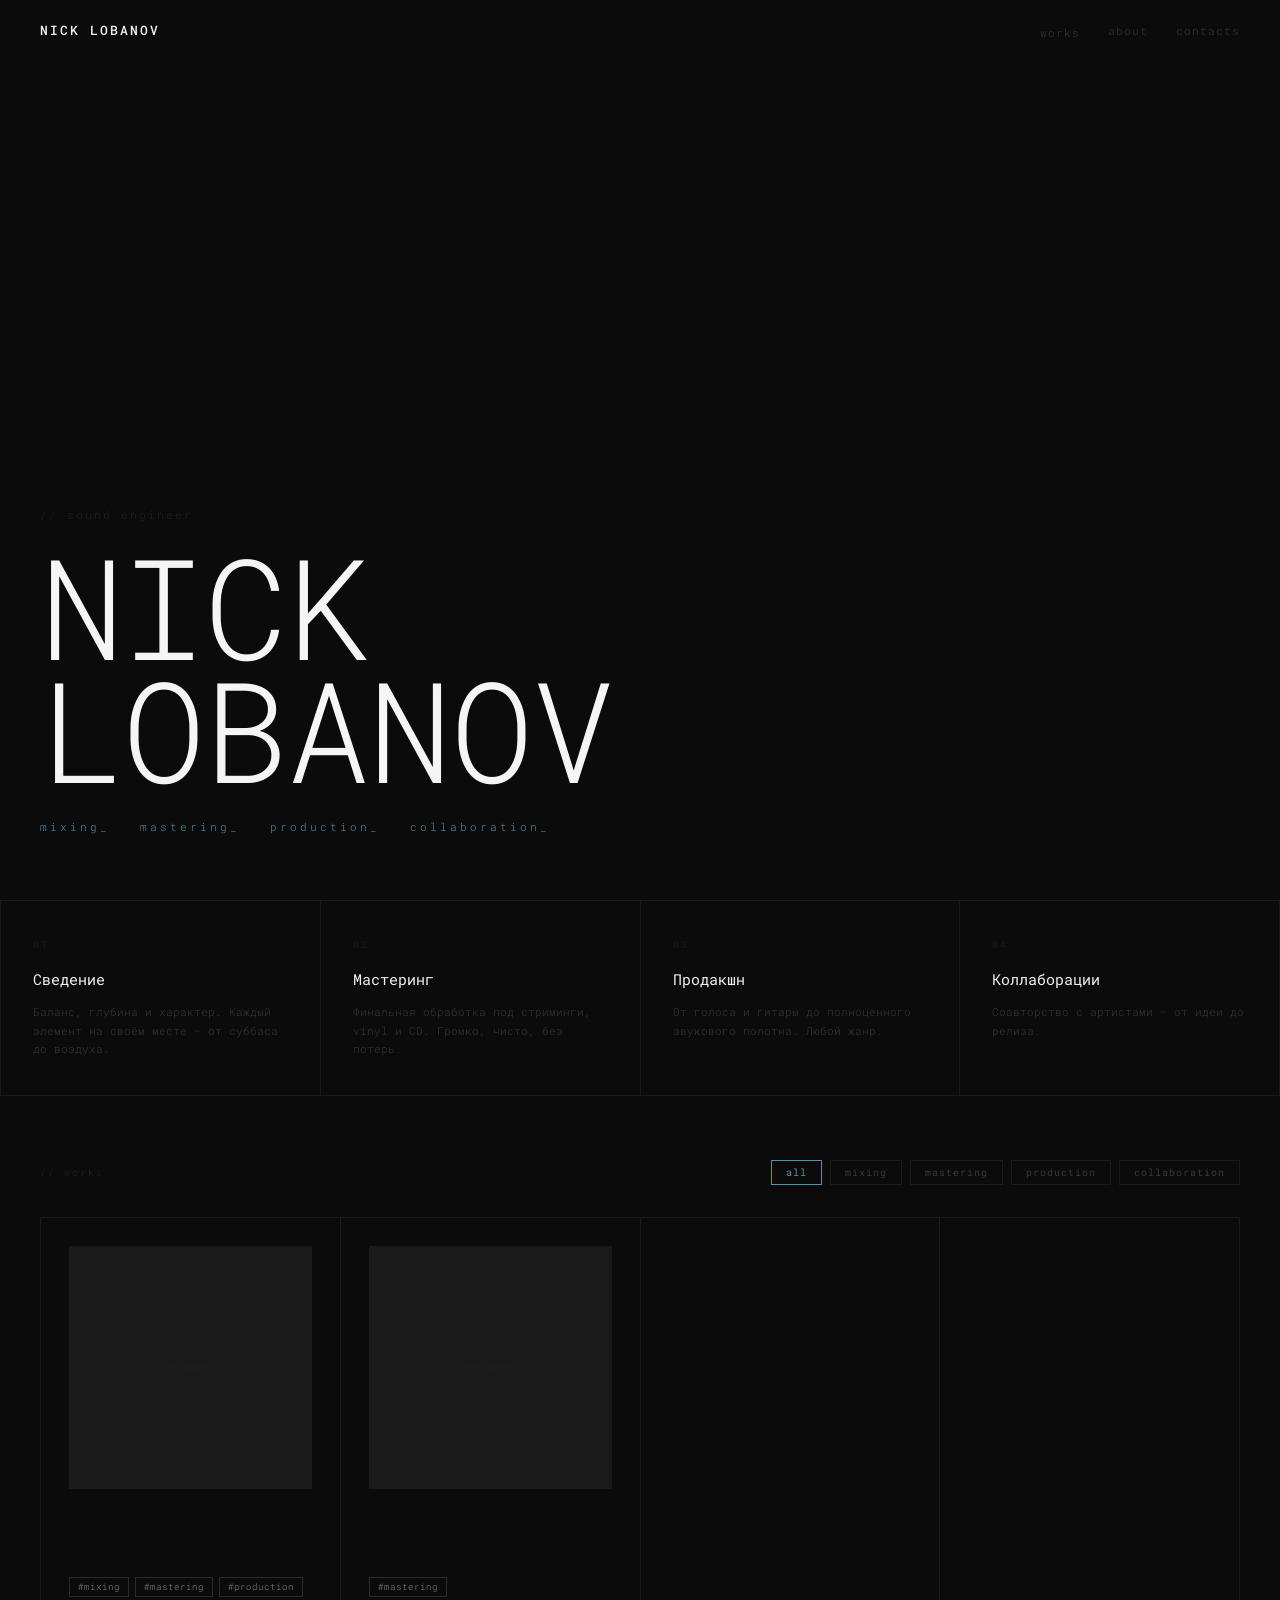
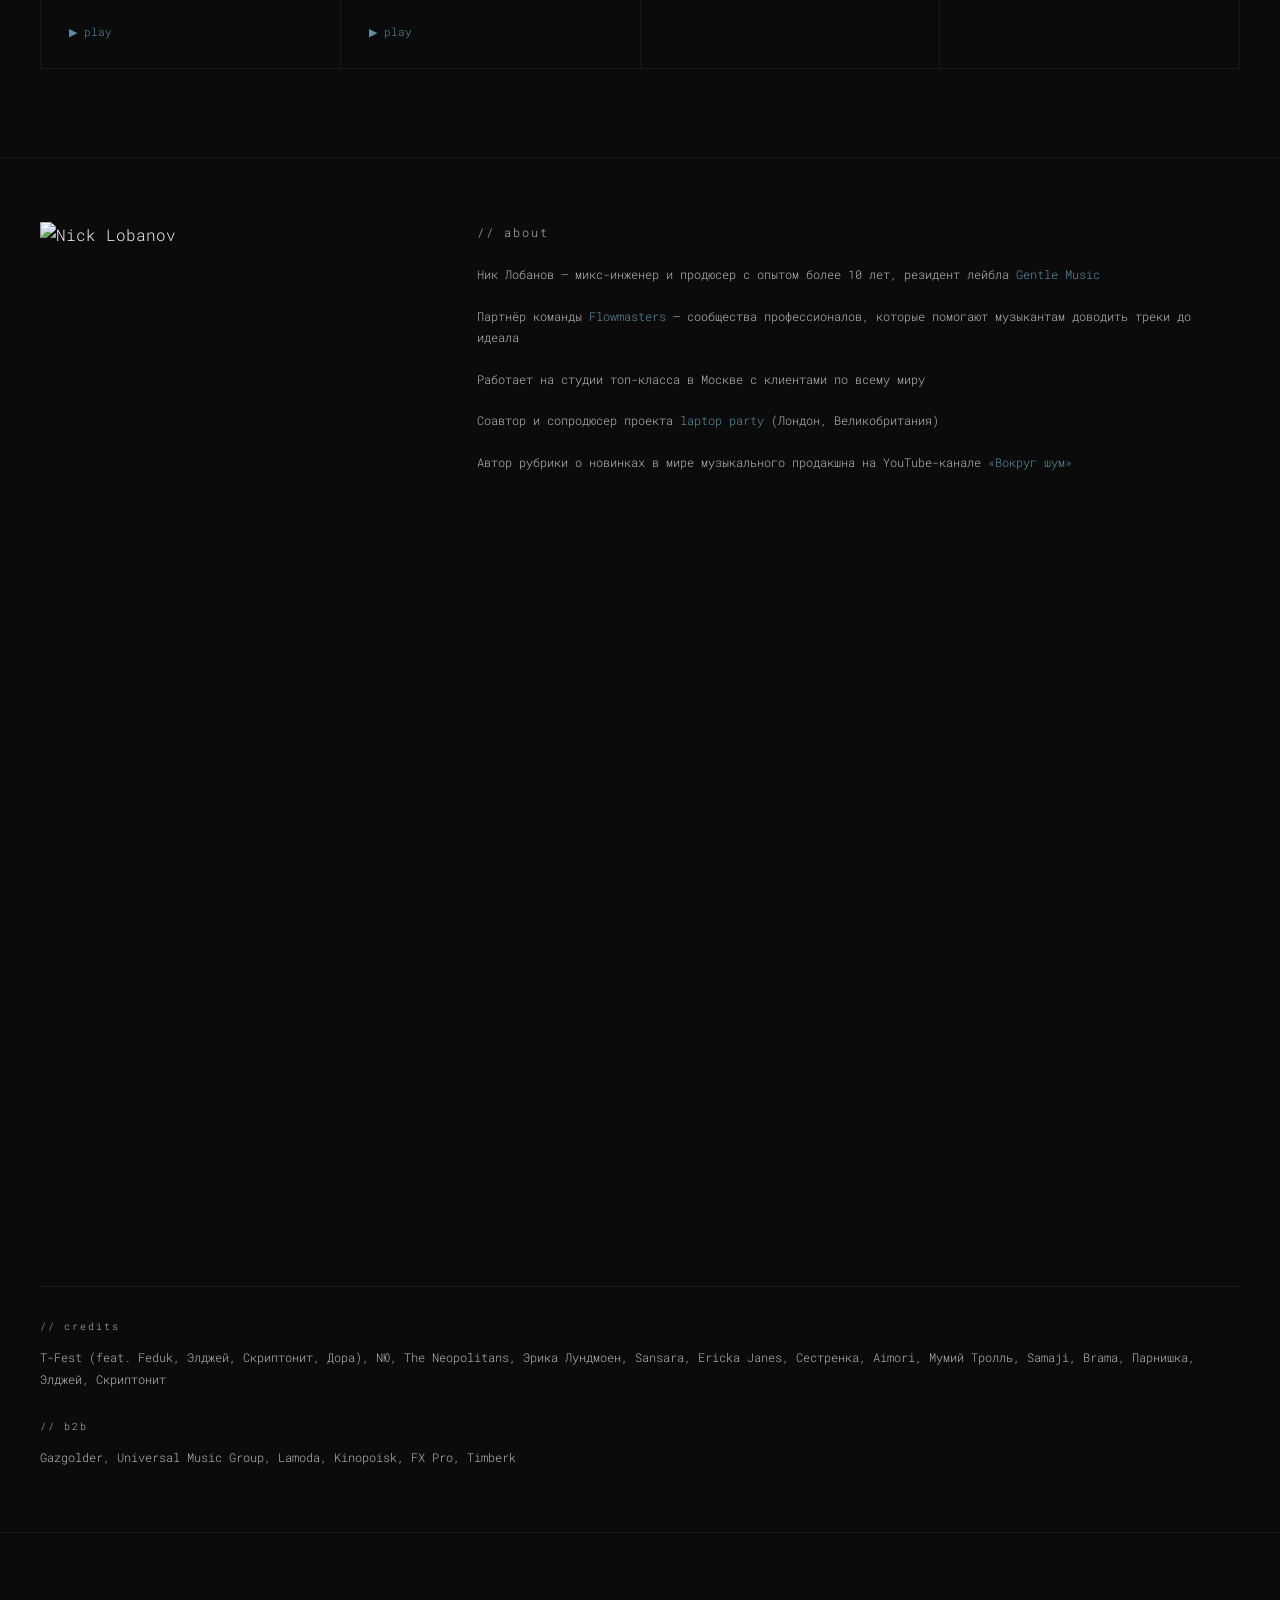
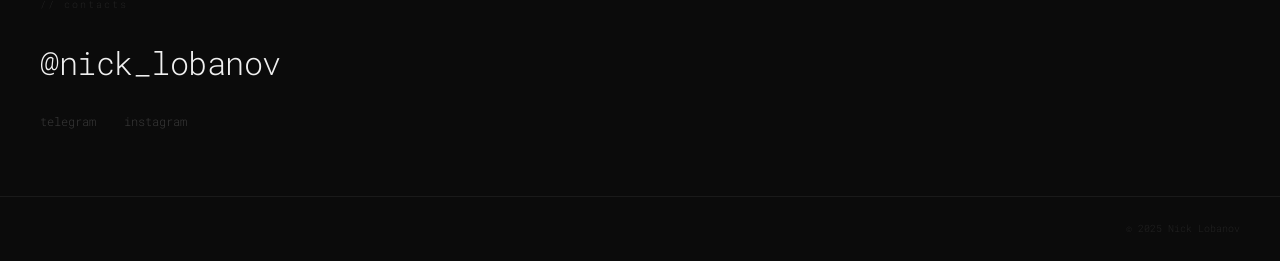
==== index.html @ 03248b63 "Update index.html" ====
<!DOCTYPE html>
<html lang="ru">
<head>
  <meta charset="UTF-8">
  <meta name="viewport" content="width=device-width, initial-scale=1.0">

  <!-- Primary Meta -->
  <title>Nick Lobanov — звукорежиссёр, сведение и мастеринг в Москве</title>
  <meta name="description" content="Nick Lobanov — микс-инженер и продюсер. Сведение, мастеринг, продакшн. Работаем со студии в Москве, клиенты по всему миру.">
  <meta name="keywords" content="Nick Lobanov, Ник Лобанов, Николай Лобанов, звукорежиссёр, микс-инженер, mixing engineer, mastering engineer, сведение, мастеринг, продюсирование, продакшн, музыкальный продюсер, сведение и мастеринг Москва, звукорежиссёр Москва, mixing mastering Moscow">
  <meta name="author" content="Nick Lobanov">
  <link rel="canonical" href="https://nicklobanov.pro/">

  <!-- Open Graph / Facebook / Telegram / VK -->
  <meta property="og:type" content="website">
  <meta property="og:url" content="https://nicklobanov.pro/">
  <meta property="og:title" content="Nick Lobanov — звукорежиссёр, сведение и мастеринг">
  <meta property="og:description" content="Nick Lobanov — микс-инженер и продюсер. Сведение, мастеринг, продакшн. Работаем со студии в Москве, клиенты по всему миру.">
  <meta property="og:image" content="https://nicklobanov.pro/og-image.jpg">
  <meta property="og:image:width" content="1200">
  <meta property="og:image:height" content="630">
  <meta property="og:locale" content="ru_RU">
  <meta property="og:locale:alternate" content="en_US">
  <meta property="og:site_name" content="Nick Lobanov">

  <!-- Twitter -->
  <meta name="twitter:card" content="summary_large_image">
  <meta name="twitter:title" content="Nick Lobanov — звукорежиссёр, сведение и мастеринг">
  <meta name="twitter:description" content="Микс-инженер и продюсер. Сведение, мастеринг, продакшн. Студия в Москве, клиенты по всему миру.">
  <meta name="twitter:image" content="https://nicklobanov.pro/og-image.jpg">

  <!-- Structured data: Person + Service -->
  <script type="application/ld+json">
  {
    "@context": "https://schema.org",
    "@type": "Person",
    "name": "Nick Lobanov",
    "alternateName": ["Ник Лобанов", "Николай Лобанов"],
    "jobTitle": "Микс-инженер и продюсер",
    "url": "https://nicklobanov.pro/",
    "image": "https://nicklobanov.pro/nick.jpg",
    "sameAs": [
      "https://t.me/nick_lobanov",
      "https://instagram.com/nick_lobanov"
    ],
    "knowsAbout": ["Сведение", "Мастеринг", "Музыкальное продюсирование", "Аранжировки", "Mixing", "Mastering", "Music Production"],
    "address": {
      "@type": "PostalAddress",
      "addressLocality": "Москва",
      "addressCountry": "RU"
    }
  }
  </script>

  <link rel="icon" type="image/svg+xml" href="favicon.svg">
  <link rel="icon" type="image/png" href="favicon.png">
  <link rel="shortcut icon" href="favicon.ico">

  <!-- Preconnect for critical resources -->
  <link rel="preconnect" href="https://fonts.googleapis.com">
  <link rel="preconnect" href="https://fonts.gstatic.com" crossorigin>
  <link rel="preconnect" href="https://avatars.yandex.net">
  <link rel="preconnect" href="https://i.scdn.co">
  <!-- DNS prefetch for non-critical -->
  <link rel="dns-prefetch" href="https://docs.google.com">
  <link rel="dns-prefetch" href="https://mc.yandex.ru">
  <link rel="dns-prefetch" href="https://www.googletagmanager.com">

  <link href="https://fonts.googleapis.com/css2?family=Roboto+Mono:wght@300;400;500&display=swap" rel="stylesheet">

  <link rel="stylesheet" href="style.css">
</head>
<body>

  <nav id="nav">
    <a href="#" class="nav-logo">NICK LOBANOV</a>
    <div class="nav-links">
      <div class="nav-dropdown">
        <a href="#works" class="nav-trigger">works</a>
        <div class="dropdown-menu">
          <a href="#works" data-filter="all">all</a>
          <a href="#works" data-filter="mixing">mixing</a>
          <a href="#works" data-filter="mastering">mastering</a>
          <a href="#works" data-filter="production">production</a>
          <a href="#works" data-filter="collaboration">collaboration</a>
        </div>
      </div>
      <a href="#about">about</a>
      <a href="#contacts">contacts</a>
    </div>
  </nav>

  <section class="hero">
    <p class="hero-label">// sound engineer</p>
    <h1 class="hero-name">NICK<br>LOBANOV</h1>
    <p class="hero-sub">
      <span>mixing_</span>
      <span>mastering_</span>
      <span>production_</span>
      <span>collaboration_</span>
    </p>
  </section>

  <section class="services">
    <div class="services-grid">
      <div class="service-item">
        <span class="service-num">01</span>
        <h3>Сведение</h3>
        <p>Баланс, глубина и характер. Каждый элемент на своём месте — от суббаса до воздуха.</p>
      </div>
      <div class="service-item">
        <span class="service-num">02</span>
        <h3>Мастеринг</h3>
        <p>Финальная обработка под стриминги, vinyl и CD. Громко, чисто, без потерь.</p>
      </div>
      <div class="service-item">
        <span class="service-num">03</span>
        <h3>Продакшн</h3>
        <p>От голоса и гитары до полноценного звукового полотна. Любой жанр.</p>
      </div>
      <div class="service-item">
        <span class="service-num">04</span>
        <h3>Коллаборации</h3>
        <p>Соавторство с артистами — от идеи до релиза.</p>
      </div>
    </div>
  </section>

  <section class="works" id="works">
    <div class="works-header">
      <p class="section-label">// works</p>
      <div class="filters" id="filters">
        <button class="filter-btn active" data-filter="all">all</button>
        <button class="filter-btn" data-filter="mixing">mixing</button>
        <button class="filter-btn" data-filter="mastering">mastering</button>
        <button class="filter-btn" data-filter="production">production</button>
        <button class="filter-btn" data-filter="collaboration">collaboration</button>
      </div>
    </div>
    <div class="works-grid" id="works-grid">
      <div class="loading">загружаем работы...</div>
    </div>
    <div class="load-more-wrap">
      <button class="load-more" id="load-more" style="display:none;">показать ещё</button>
    </div>
  </section>

  <section class="about" id="about">
    <div class="about-main">
      <div class="about-photo">
        <picture>
          <source srcset="nick.webp" type="image/webp">
          <img src="nick.jpg" alt="Nick Lobanov" width="800" height="1000">
        </picture>
      </div>
      <div class="about-text">
        <p class="section-label">// about</p>
        <p>Ник Лобанов — микс-инженер и продюсер с опытом более 10 лет, резидент лейбла <a href="https://www.instagram.com/wearegentle" target="_blank" class="inline-link">Gentle Music</a></p>
        <p>Партнёр команды <a href="https://flowmasters.team/" target="_blank" class="inline-link">Flowmasters</a> — сообщества профессионалов, которые помогают музыкантам доводить треки до идеала</p>
        <p>Работает на студии топ-класса в Москве с клиентами по всему миру</p>
        <p>Соавтор и сопродюсер проекта <a href="https://www.instagram.com/laptoparty/" target="_blank" class="inline-link">laptop party</a> (Лондон, Великобритания)</p>
        <p>Автор рубрики о новинках в мире музыкального продакшна на YouTube-канале <a href="https://youtu.be/UWE4rC1FKcc" target="_blank" class="inline-link">«Вокруг шум»</a></p>
      </div>
    </div>
    <div class="about-credits">
      <div class="credits-block">
        <p class="credits-label">// credits</p>
        <p>T-Fest (feat. Feduk, Элджей, Скриптонит, Дора), NЮ, The Neopolitans, Эрика Лундмоен, Sansara, Ericka Janes, Сестренка, Aimori, Мумий Тролль, Samaji, Brama, Парнишка, Элджей, Скриптонит</p>
      </div>
      <div class="credits-block">
        <p class="credits-label">// b2b</p>
        <p>Gazgolder, Universal Music Group, Lamoda, Kinopoisk, FX Pro, Timberk</p>
      </div>
    </div>
  </section>

  <section class="contacts" id="contacts">
    <p class="section-label">// contacts</p>
    <a href="https://t.me/nick_lobanov" target="_blank" class="contact-main">@nick_lobanov</a>
    <div class="contact-links">
      <a href="https://t.me/nick_lobanov" target="_blank">telegram</a>
      <a href="https://instagram.com/nick_lobanov" target="_blank">instagram</a>
    </div>
  </section>

  <footer>
    <span>© 2025 Nick Lobanov</span>
  </footer>

  <div id="modal" class="modal" style="display:none;">
    <div class="modal-backdrop" onclick="closeModal()"></div>
    <div class="modal-box">
      <div class="modal-header">
        <div>
          <p class="modal-artist" id="modal-artist"></p>
          <p class="modal-title" id="modal-title"></p>
        </div>
        <button class="modal-close" onclick="closeModal()">✕</button>
      </div>
      <div class="modal-players" id="modal-players"></div>
      <div class="modal-tags" id="modal-tags"></div>
    </div>
  </div>

  <script defer src="script.js"></script>

  <!-- Google tag (gtag.js) -->
  <script async src="https://www.googletagmanager.com/gtag/js?id=G-LS93HZ4N87"></script>
  <script>
    window.dataLayer = window.dataLayer || [];
    function gtag(){dataLayer.push(arguments);}
    gtag('js', new Date());
    gtag('config', 'G-LS93HZ4N87');
  </script>

  <!-- Yandex.Metrika counter -->
  <script type="text/javascript">
      (function(m,e,t,r,i,k,a){
          m[i]=m[i]||function(){(m[i].a=m[i].a||[]).push(arguments)};
          m[i].l=1*new Date();
          for (var j = 0; j < document.scripts.length; j++) {if (document.scripts[j].src === r) { return; }}
          k=e.createElement(t),a=e.getElementsByTagName(t)[0],k.async=1,k.src=r,a.parentNode.insertBefore(k,a)
      })(window, document,'script','https://mc.yandex.ru/metrika/tag.js?id=109264972', 'ym');
      ym(109264972, 'init', {ssr:true, webvisor:true, clickmap:true, ecommerce:"dataLayer", referrer: document.referrer, url: location.href, accurateTrackBounce:true, trackLinks:true});
  </script>
  <noscript><div><img src="https://mc.yandex.ru/watch/109264972" style="position:absolute; left:-9999px;" alt="" /></div></noscript>
  <!-- /Yandex.Metrika counter -->
</body>
</html>
---- style.css ----
*, *::before, *::after { box-sizing: border-box; margin: 0; padding: 0; }

:root {
  --bg: #0b0b0b;
  --fg: #f0f0f0;
  --muted: #383838;
  --dim: #222;
  --accent: #5a8fa8;
  --border: #1a1a1a;
  --font: 'Roboto Mono', ui-monospace, monospace;
}

html { scroll-behavior: smooth; overflow-x: hidden; }

body {
  background: var(--bg);
  color: var(--fg);
  font-family: var(--font);
  font-weight: 300;
  line-height: 1.6;
  overflow-x: hidden;
  width: 100%;
}

/* NAV */
nav {
  position: fixed;
  top: 0; left: 0; right: 0;
  z-index: 100;
  display: flex;
  justify-content: space-between;
  align-items: center;
  padding: 18px 40px;
  background: transparent;
  transition: background 0.3s;
}
nav.scrolled { background: rgba(11,11,11,0.95); border-bottom: 1px solid var(--border); }
.nav-logo { font-size: 13px; font-weight: 500; letter-spacing: 2px; color: var(--fg); text-decoration: none; }
.nav-links { display: flex; gap: 28px; align-items: center; }
.nav-links a { color: var(--muted); text-decoration: none; font-size: 11px; letter-spacing: 1px; transition: color 0.2s; }
.nav-links a:hover { color: var(--fg); }

/* DROPDOWN */
.nav-dropdown { position: relative; }
.nav-trigger { color: var(--muted); text-decoration: none; font-size: 11px; letter-spacing: 1px; cursor: pointer; transition: color 0.2s; }
.nav-trigger:hover, .nav-dropdown.open .nav-trigger { color: var(--fg); }
.dropdown-menu {
  position: absolute;
  top: calc(100% + 12px);
  left: 0;
  background: #0f0f0f;
  border: 1px solid var(--border);
  padding: 8px 0;
  min-width: 160px;
  opacity: 0;
  visibility: hidden;
  transform: translateY(-4px);
  transition: opacity 0.2s, visibility 0.2s, transform 0.2s;
}
.nav-dropdown:hover .dropdown-menu,
.nav-dropdown.open .dropdown-menu {
  opacity: 1;
  visibility: visible;
  transform: none;
}
.dropdown-menu a {
  display: block;
  padding: 8px 18px;
  color: var(--muted);
  text-decoration: none;
  font-size: 11px;
  letter-spacing: 1px;
  transition: color 0.2s, background 0.2s;
}
.dropdown-menu a:hover { color: var(--accent); background: #141414; }
.dropdown-menu a.current { color: var(--accent); }

/* LOAD MORE */
.load-more-wrap { display: flex; justify-content: center; margin-top: 24px; }
.load-more {
  background: none;
  border: 1px solid var(--border);
  color: #b8b8b8;
  font-family: var(--font);
  font-size: 11px;
  letter-spacing: 2px;
  padding: 12px 32px;
  cursor: pointer;
  transition: all 0.2s;
}
.load-more:hover { border-color: var(--accent); color: var(--accent); }

/* HERO */
.hero {
  min-height: 100vh;
  display: flex;
  flex-direction: column;
  justify-content: flex-end;
  padding: 0 40px 64px;
}
.hero-label { color: var(--dim); font-size: 11px; letter-spacing: 2px; margin-bottom: 20px; }
.hero-name {
  font-size: clamp(72px, 13vw, 140px);
  font-weight: 300;
  line-height: 0.88;
  letter-spacing: -2px;
  color: #f5f5f5;
  margin-bottom: 28px;
}
.hero-sub { color: var(--accent); font-size: 11px; letter-spacing: 3px; }
.hero-sub span { display: inline-block; margin-right: 20px; white-space: nowrap; }

/* SERVICES */
.services { border-top: 1px solid var(--border); }
.services-grid { display: grid; grid-template-columns: 1fr 1fr 1fr 1fr; border-left: 1px solid var(--border); }
.service-item {
  padding: 36px 32px;
  border-right: 1px solid var(--border);
  border-bottom: 1px solid var(--border);
  opacity: 0;
  transform: translateY(16px);
  transition: opacity 0.5s, transform 0.5s;
}
.service-item.visible { opacity: 1; transform: none; }
.service-num { color: var(--dim); font-size: 10px; letter-spacing: 2px; display: block; margin-bottom: 14px; }
.service-item h3 { font-size: 15px; font-weight: 400; margin-bottom: 12px; color: var(--fg); }
.service-item p { color: var(--muted); font-size: 11px; line-height: 1.7; }

/* WORKS */
.works { padding: 64px 40px; }
.works-header { display: flex; align-items: center; justify-content: space-between; flex-wrap: wrap; gap: 16px; margin-bottom: 32px; }
.section-label { color: var(--dim); font-size: 10px; letter-spacing: 2px; }
.filters { display: flex; gap: 8px; flex-wrap: wrap; }
.filter-btn {
  background: none;
  border: 1px solid var(--border);
  color: var(--muted);
  font-family: var(--font);
  font-size: 10px;
  letter-spacing: 1px;
  padding: 5px 14px;
  cursor: pointer;
  transition: all 0.2s;
}
.filter-btn:hover, .filter-btn.active { border-color: var(--accent); color: var(--accent); }

.works-grid {
  display: grid;
  grid-template-columns: repeat(4, 1fr);
  gap: 1px;
  background: var(--border);
  border: 1px solid var(--border);
}
.loading { background: var(--bg); padding: 48px; color: var(--muted); font-size: 11px; grid-column: 1 / -1; }

.track-card {
  background: var(--bg);
  padding: 28px;
  cursor: pointer;
  display: flex;
  flex-direction: column;
  opacity: 0;
  transform: translateY(12px);
  transition: opacity 0.4s, transform 0.4s, background 0.2s;
}
.track-card.visible { opacity: 1; transform: none; }
.track-card:hover { background: #111; }
.track-card.hidden { display: none; }

/* Невидимые заглушки чтобы добить последний ряд */
.track-filler { background: var(--bg); }

.track-cover {
  width: 100%;
  aspect-ratio: 1;
  object-fit: cover;
  margin-bottom: 16px;
  filter: grayscale(20%);
  transition: filter 0.3s;
  background: #141414;
}
.track-card:hover .track-cover { filter: grayscale(0%); }
.track-cover-placeholder {
  width: 100%;
  aspect-ratio: 1;
  background: var(--border);
  margin-bottom: 16px;
  display: flex;
  align-items: center;
  justify-content: center;
  color: var(--dim);
  font-size: 10px;
}

.track-artist {
  color: #b8b8b8;
  font-size: 11px;
  letter-spacing: 1px;
  margin-bottom: 6px;
  min-height: 14px;
  display: -webkit-box;
  -webkit-line-clamp: 1;
  -webkit-box-orient: vertical;
  overflow: hidden;
  text-overflow: ellipsis;
}
.track-title {
  font-size: 15px;
  font-weight: 400;
  color: var(--fg);
  margin-bottom: 14px;
  min-height: 38px;
  display: -webkit-box;
  -webkit-line-clamp: 2;
  -webkit-box-orient: vertical;
  overflow: hidden;
}
.track-tags {
  display: flex;
  gap: 6px;
  flex-wrap: wrap;
  margin-bottom: 16px;
  min-height: 22px;
  align-content: flex-start;
}
.tag {
  font-size: 9px;
  letter-spacing: 1px;
  border: 1px solid #2a2a2a;
  color: #888;
  padding: 2px 8px;
  height: fit-content;
}
.track-play {
  color: var(--accent);
  font-size: 11px;
  margin-top: auto;
  padding-top: 8px;
}

/* MODAL */
.modal {
  position: fixed;
  inset: 0;
  z-index: 200;
  display: flex;
  align-items: center;
  justify-content: center;
  padding: 20px;
}
.modal-backdrop {
  position: absolute;
  inset: 0;
  background: rgba(0,0,0,0.85);
}
.modal-box {
  position: relative;
  background: #0f0f0f;
  border: 1px solid var(--border);
  padding: 32px;
  width: 100%;
  max-width: 600px;
  max-height: 90vh;
  overflow-y: auto;
}
.modal-header { display: flex; justify-content: space-between; align-items: flex-start; margin-bottom: 24px; }
.modal-artist { color: #b8b8b8; font-size: 11px; letter-spacing: 1px; margin-bottom: 6px; }
.modal-title { font-size: 18px; font-weight: 400; color: var(--fg); }
.modal-close { background: none; border: none; color: var(--muted); font-size: 16px; cursor: pointer; font-family: var(--font); padding: 0; }
.modal-close:hover { color: var(--fg); }
.modal-players { display: flex; flex-direction: column; gap: 12px; margin-bottom: 20px; }
.player-label { color: #888; font-size: 9px; letter-spacing: 2px; margin-bottom: 6px; }
.modal-tags { display: flex; gap: 6px; flex-wrap: wrap; }

/* ABOUT */
.about { padding: 64px 40px; border-top: 1px solid var(--border); }
.about-main {
  display: grid;
  grid-template-columns: minmax(280px, 1fr) 2fr;
  gap: 56px;
  align-items: start;
  margin-bottom: 64px;
}
.about-photo img {
  width: 100%;
  aspect-ratio: 4 / 5;
  object-fit: cover;
  object-position: center 25%;
  display: block;
  filter: grayscale(15%);
  transition: filter 0.3s;
}
.about-photo img:hover { filter: grayscale(0%); }
.about-credits { padding-top: 32px; border-top: 1px solid var(--border); }
.about .section-label { color: #b8b8b8; margin-bottom: 20px; }
.about-grid { display: grid; grid-template-columns: 1fr 1fr; gap: 64px; }
.about-text p { color: #b8b8b8; font-size: 12px; line-height: 1.8; margin-bottom: 20px; }
.about-text .inline-link {
  color: var(--accent);
  text-decoration: none;
  border-bottom: 1px solid transparent;
  transition: border-color 0.2s, opacity 0.2s;
}
.about-text .inline-link:hover {
  border-bottom-color: var(--accent);
  opacity: 0.85;
}
.cv-link { color: var(--accent); font-size: 11px; text-decoration: none; letter-spacing: 1px; transition: opacity 0.2s; }
.cv-link:hover { opacity: 0.7; }
.credits-block { margin-bottom: 28px; }
.credits-block:last-child { margin-bottom: 0; }
.credits-label { color: #b8b8b8; font-size: 10px; letter-spacing: 2px; margin-bottom: 12px; }
.credits-block p:not(.credits-label) {
  color: #b8b8b8;
  font-size: 12px;
  line-height: 1.8;
  margin: 0;
}
.about-credits li:first-child { border-top: 1px solid var(--border); }

/* CONTACTS */
.contacts { padding: 64px 40px; border-top: 1px solid var(--border); }
.contacts .section-label { margin-bottom: 24px; }
.contact-main {
  display: block;
  font-size: clamp(18px, 3vw, 32px);
  font-weight: 300;
  color: var(--fg);
  text-decoration: none;
  margin-bottom: 24px;
  transition: color 0.2s;
  letter-spacing: -0.5px;
}
.contact-main:hover { color: var(--accent); }
.contact-links { display: flex; gap: 28px; }
.contact-links a { color: var(--muted); font-size: 12px; text-decoration: none; transition: color 0.2s; }
.contact-links a:hover { color: var(--fg); }

footer {
  padding: 24px 40px;
  border-top: 1px solid var(--border);
  display: flex;
  justify-content: flex-end;
}
footer span { color: var(--dim); font-size: 10px; }

/* RESPONSIVE */
@media (max-width: 1024px) {
  .services-grid { grid-template-columns: 1fr 1fr; }
  .works-grid { grid-template-columns: repeat(3, 1fr); }
}

@media (max-width: 768px) {
  nav { padding: 16px 20px; }
  .nav-links { gap: 16px; }
  .nav-logo { font-size: 11px; letter-spacing: 1.5px; }

  .hero {
    padding: 0 20px 48px;
    min-height: 90vh;
  }
  .hero-name {
    font-size: clamp(56px, 16vw, 88px);
    letter-spacing: -1px;
    word-break: break-word;
  }
  .hero-sub {
    font-size: 10px;
    letter-spacing: 2px;
    line-height: 2;
  }

  .services-grid { grid-template-columns: 1fr; }
  .works { padding: 48px 20px; }
  .works-grid { grid-template-columns: 1fr 1fr; }
  .track-card { padding: 18px; }
  .track-title { font-size: 13px; min-height: 34px; }
  .track-artist { font-size: 10px; }

  .about { padding: 48px 20px; }
  .about-main { grid-template-columns: 1fr; gap: 40px; margin-bottom: 48px; }
  .about-photo img { max-width: 400px; margin: 0 auto; }

  .contacts { padding: 48px 20px; }
  .contact-main {
    font-size: 18px;
    word-break: break-all;
  }
  .contact-links { flex-direction: column; gap: 12px; }

  footer { padding: 20px; }
  .modal-box { padding: 24px; }
}

@media (max-width: 360px) {
  .works-grid { grid-template-columns: 1fr; }
  .track-card { padding: 22px; }
}
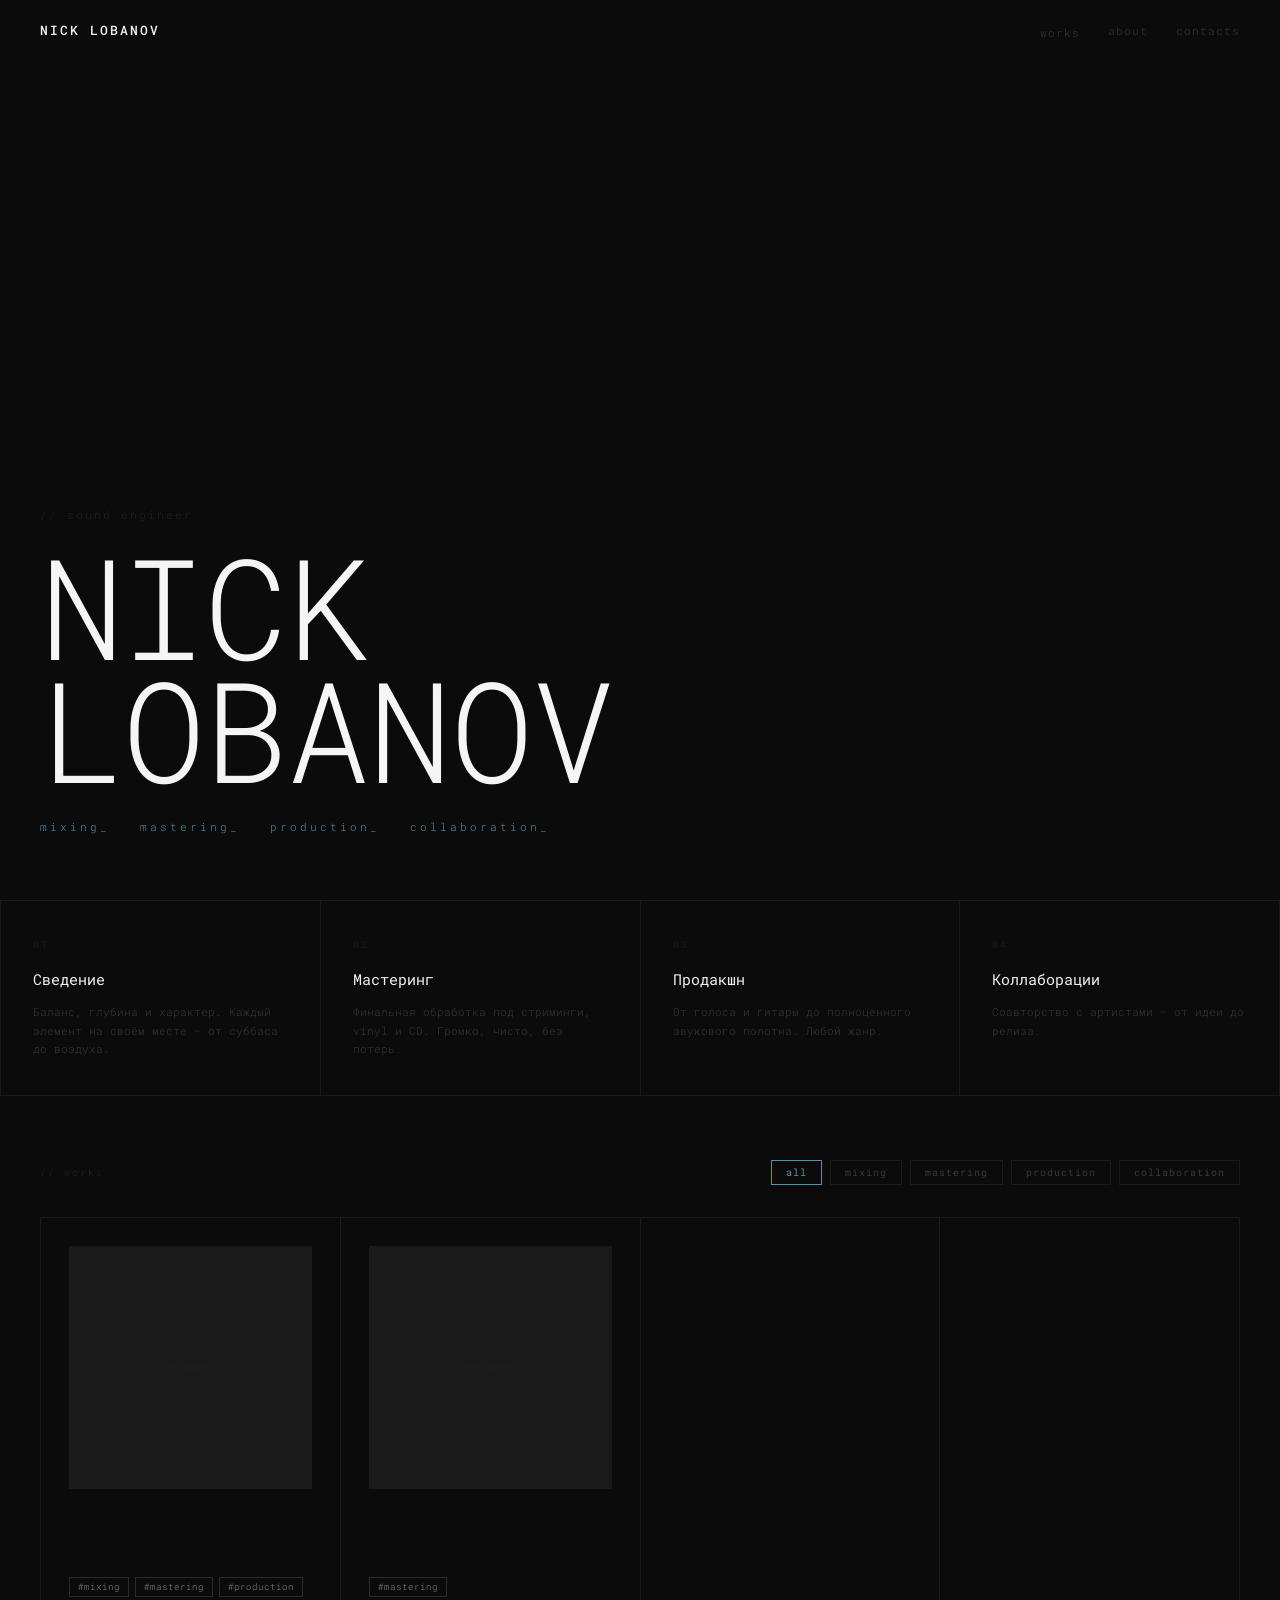
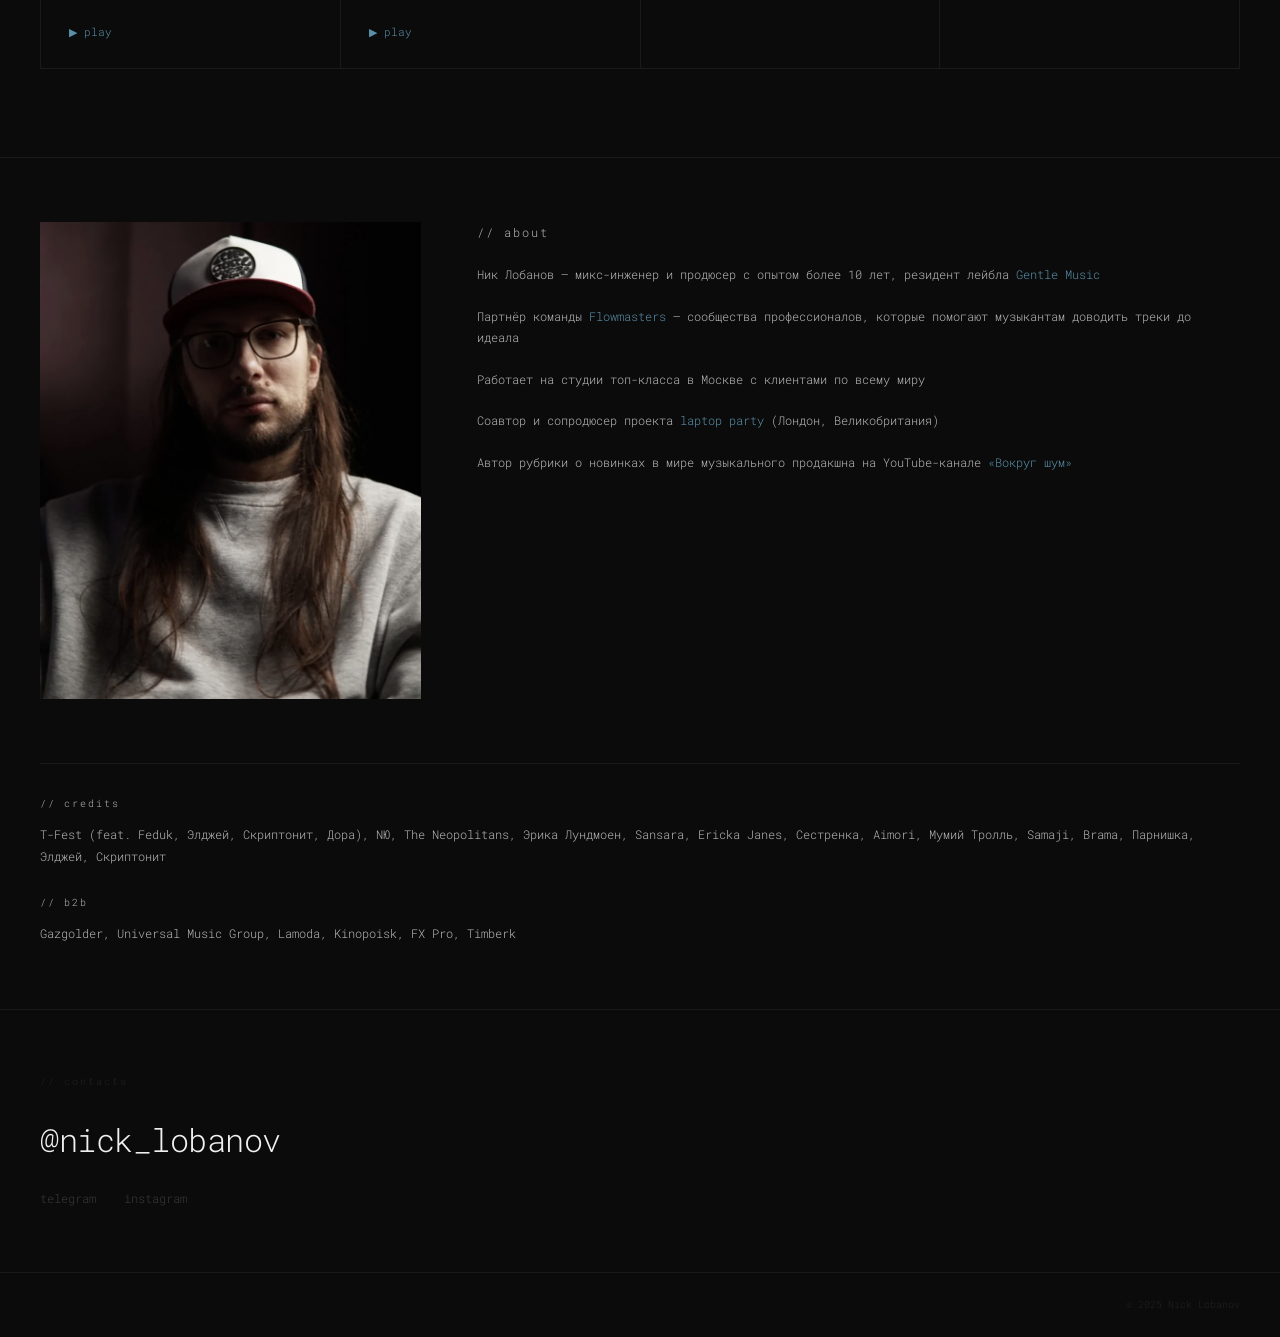
==== commit c5c028b0: "Update index.html" ====
--- a/index.html
+++ b/index.html
@@ -150,7 +150,7 @@
       <div class="about-photo">
         <picture>
           <source srcset="nick.webp" type="image/webp">
-          <img src="nick.jpg" alt="Nick Lobanov" width="800" height="1000">
+          <img src="nick.jpg" alt="Nick Lobanov">
         </picture>
       </div>
       <div class="about-text">
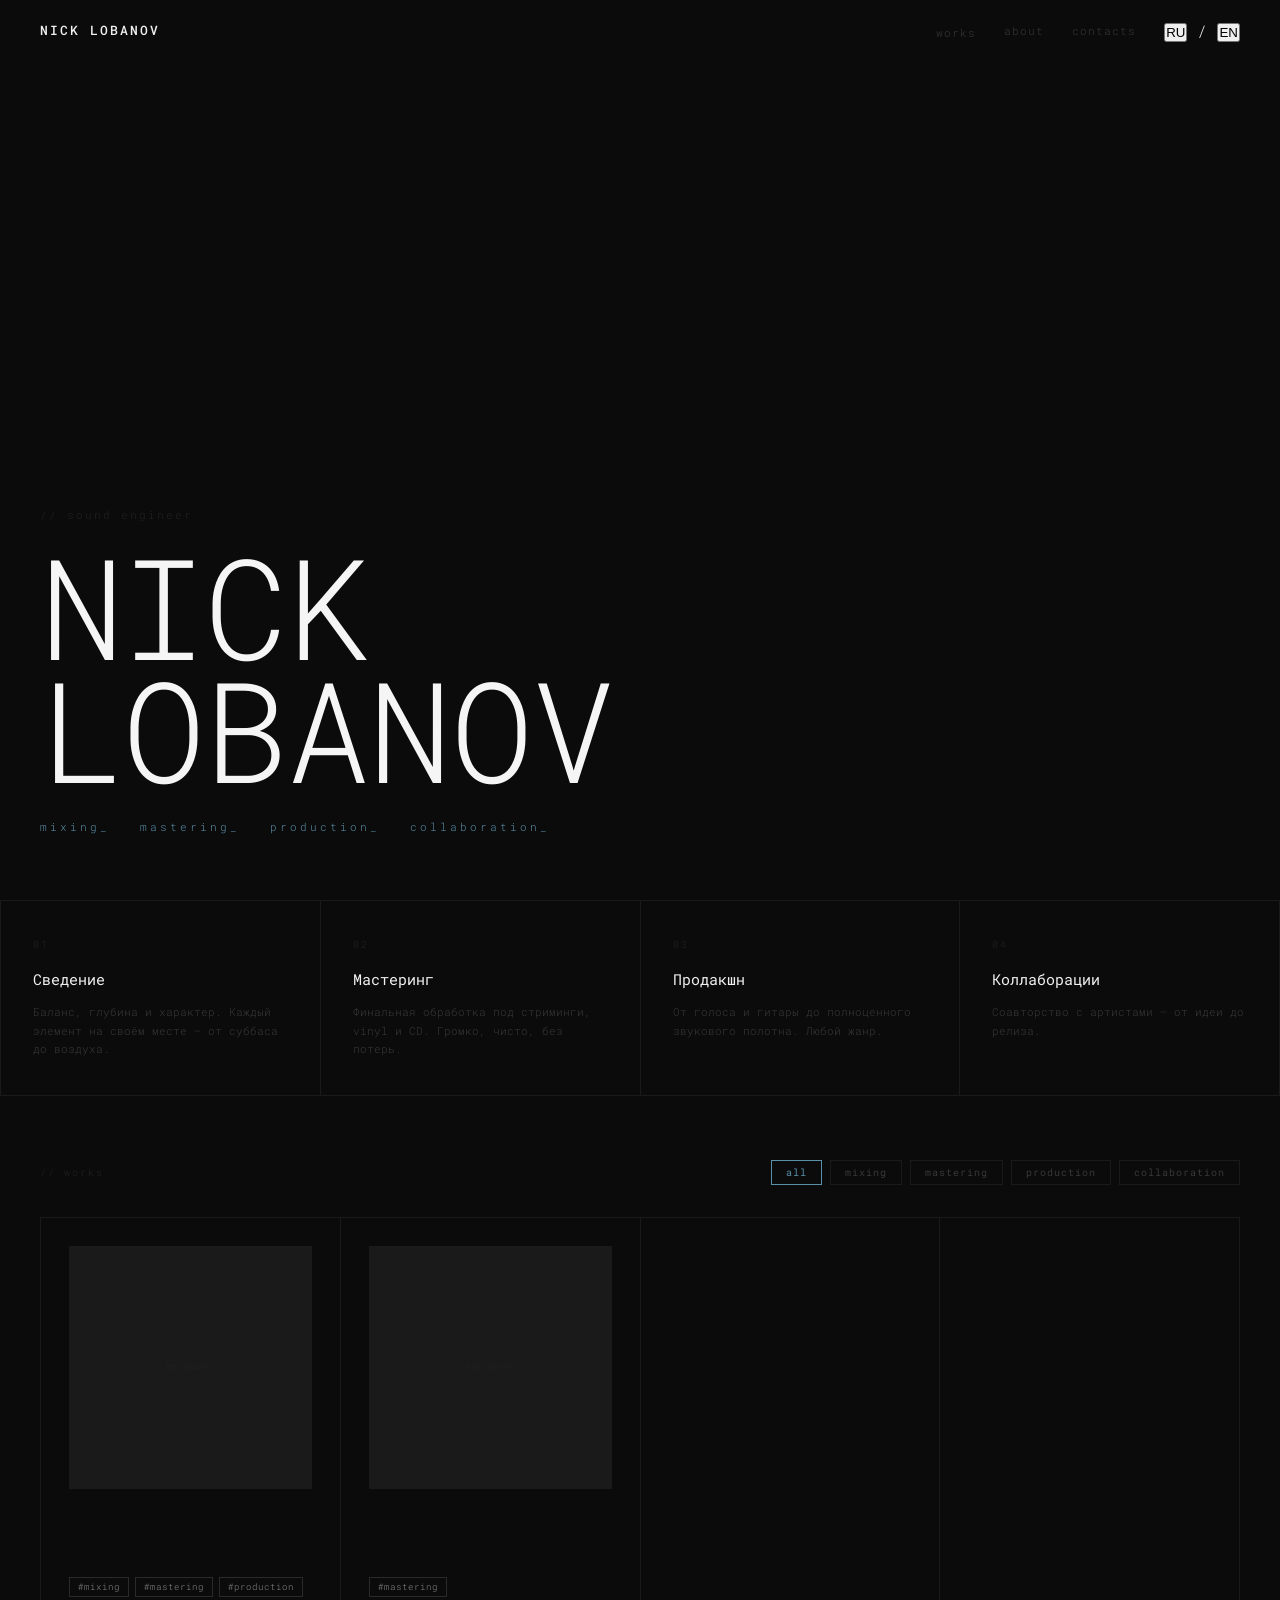
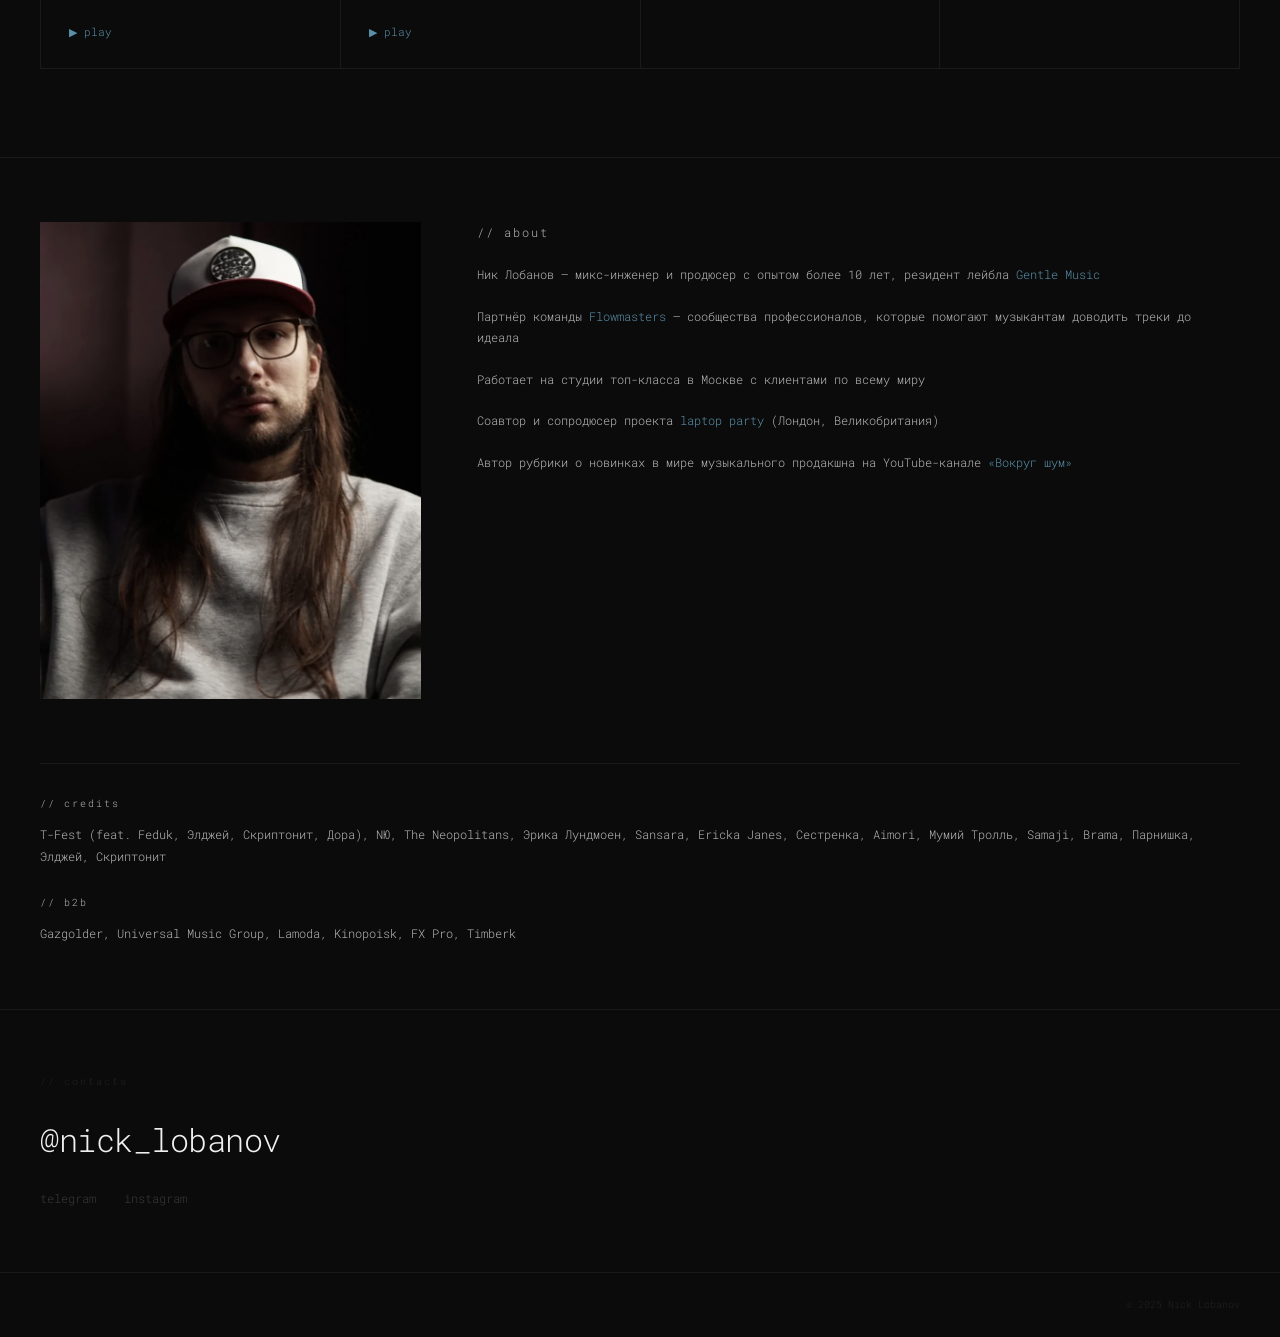
==== commit 4d9deea8: "Update index.html" ====
--- a/index.html
+++ b/index.html
@@ -87,6 +87,11 @@
       </div>
       <a href="#about">about</a>
       <a href="#contacts">contacts</a>
+      <span class="lang-switch">
+        <button class="lang-btn active" data-lang="ru">RU</button>
+        <span class="lang-divider">/</span>
+        <button class="lang-btn" data-lang="en">EN</button>
+      </span>
     </div>
   </nav>
 
@@ -105,23 +110,27 @@
     <div class="services-grid">
       <div class="service-item">
         <span class="service-num">01</span>
-        <h3>Сведение</h3>
-        <p>Баланс, глубина и характер. Каждый элемент на своём месте — от суббаса до воздуха.</p>
+        <h3 data-ru="Сведение" data-en="Mixing">Сведение</h3>
+        <p data-ru="Баланс, глубина и характер. Каждый элемент на своём месте — от суббаса до воздуха."
+           data-en="Balance, depth and character. Every element in its place — from sub-bass to air.">Баланс, глубина и характер. Каждый элемент на своём месте — от суббаса до воздуха.</p>
       </div>
       <div class="service-item">
         <span class="service-num">02</span>
-        <h3>Мастеринг</h3>
-        <p>Финальная обработка под стриминги, vinyl и CD. Громко, чисто, без потерь.</p>
+        <h3 data-ru="Мастеринг" data-en="Mastering">Мастеринг</h3>
+        <p data-ru="Финальная обработка под стриминги, vinyl и CD. Громко, чисто, без потерь."
+           data-en="Final processing for streaming, vinyl and CD. Loud, clean, without compromise.">Финальная обработка под стриминги, vinyl и CD. Громко, чисто, без потерь.</p>
       </div>
       <div class="service-item">
         <span class="service-num">03</span>
-        <h3>Продакшн</h3>
-        <p>От голоса и гитары до полноценного звукового полотна. Любой жанр.</p>
+        <h3 data-ru="Продакшн" data-en="Production">Продакшн</h3>
+        <p data-ru="От голоса и гитары до полноценного звукового полотна. Любой жанр."
+           data-en="From a vocal or a guitar to a complete sonic landscape. Any genre.">От голоса и гитары до полноценного звукового полотна. Любой жанр.</p>
       </div>
       <div class="service-item">
         <span class="service-num">04</span>
-        <h3>Коллаборации</h3>
-        <p>Соавторство с артистами — от идеи до релиза.</p>
+        <h3 data-ru="Коллаборации" data-en="Collaboration">Коллаборации</h3>
+        <p data-ru="Соавторство с артистами — от идеи до релиза."
+           data-en="Co-creating with artists — from initial idea to final release.">Соавторство с артистами — от идеи до релиза.</p>
       </div>
     </div>
   </section>
@@ -138,10 +147,10 @@
       </div>
     </div>
     <div class="works-grid" id="works-grid">
-      <div class="loading">загружаем работы...</div>
+      <div class="loading" data-ru="загружаем работы..." data-en="loading works...">загружаем работы...</div>
     </div>
     <div class="load-more-wrap">
-      <button class="load-more" id="load-more" style="display:none;">показать ещё</button>
+      <button class="load-more" id="load-more" data-ru="показать ещё" data-en="show more" style="display:none;">показать ещё</button>
     </div>
   </section>
 
@@ -155,11 +164,19 @@
       </div>
       <div class="about-text">
         <p class="section-label">// about</p>
-        <p>Ник Лобанов — микс-инженер и продюсер с опытом более 10 лет, резидент лейбла <a href="https://www.instagram.com/wearegentle" target="_blank" class="inline-link">Gentle Music</a></p>
-        <p>Партнёр команды <a href="https://flowmasters.team/" target="_blank" class="inline-link">Flowmasters</a> — сообщества профессионалов, которые помогают музыкантам доводить треки до идеала</p>
-        <p>Работает на студии топ-класса в Москве с клиентами по всему миру</p>
-        <p>Соавтор и сопродюсер проекта <a href="https://www.instagram.com/laptoparty/" target="_blank" class="inline-link">laptop party</a> (Лондон, Великобритания)</p>
-        <p>Автор рубрики о новинках в мире музыкального продакшна на YouTube-канале <a href="https://youtu.be/UWE4rC1FKcc" target="_blank" class="inline-link">«Вокруг шум»</a></p>
+        <div data-lang-block="ru">
+          <p>Ник Лобанов — микс-инженер и продюсер с опытом более 10 лет, резидент лейбла <a href="https://www.instagram.com/wearegentle" target="_blank" class="inline-link">Gentle Music</a></p>
+          <p>Партнёр команды <a href="https://flowmasters.team/" target="_blank" class="inline-link">Flowmasters</a> — сообщества профессионалов, которые помогают музыкантам доводить треки до идеала</p>
+          <p>Работает на студии топ-класса в Москве с клиентами по всему миру</p>
+          <p>Соавтор и сопродюсер проекта <a href="https://www.instagram.com/laptoparty/" target="_blank" class="inline-link">laptop party</a> (Лондон, Великобритания)</p>
+          <p>Автор рубрики о новинках в мире музыкального продакшна на YouTube-канале <a href="https://youtu.be/UWE4rC1FKcc" target="_blank" class="inline-link">«Вокруг шум»</a></p>
+        </div>
+        <div data-lang-block="en" style="display:none;">
+          <p>Nick Lobanov — mixing engineer and music producer with over 10 years of experience, resident of <a href="https://www.instagram.com/wearegentle" target="_blank" class="inline-link">Gentle Music</a> label</p>
+          <p>Partner of <a href="https://flowmasters.team/" target="_blank" class="inline-link">Flowmasters</a> — a team of music professionals helping artists bring their tracks to the highest standard</p>
+          <p>Works from a top-tier studio with clients worldwide</p>
+          <p>Co-author and co-producer of <a href="https://www.instagram.com/laptoparty/" target="_blank" class="inline-link">laptop party</a> (London, UK)</p>
+        </div>
       </div>
     </div>
     <div class="about-credits">
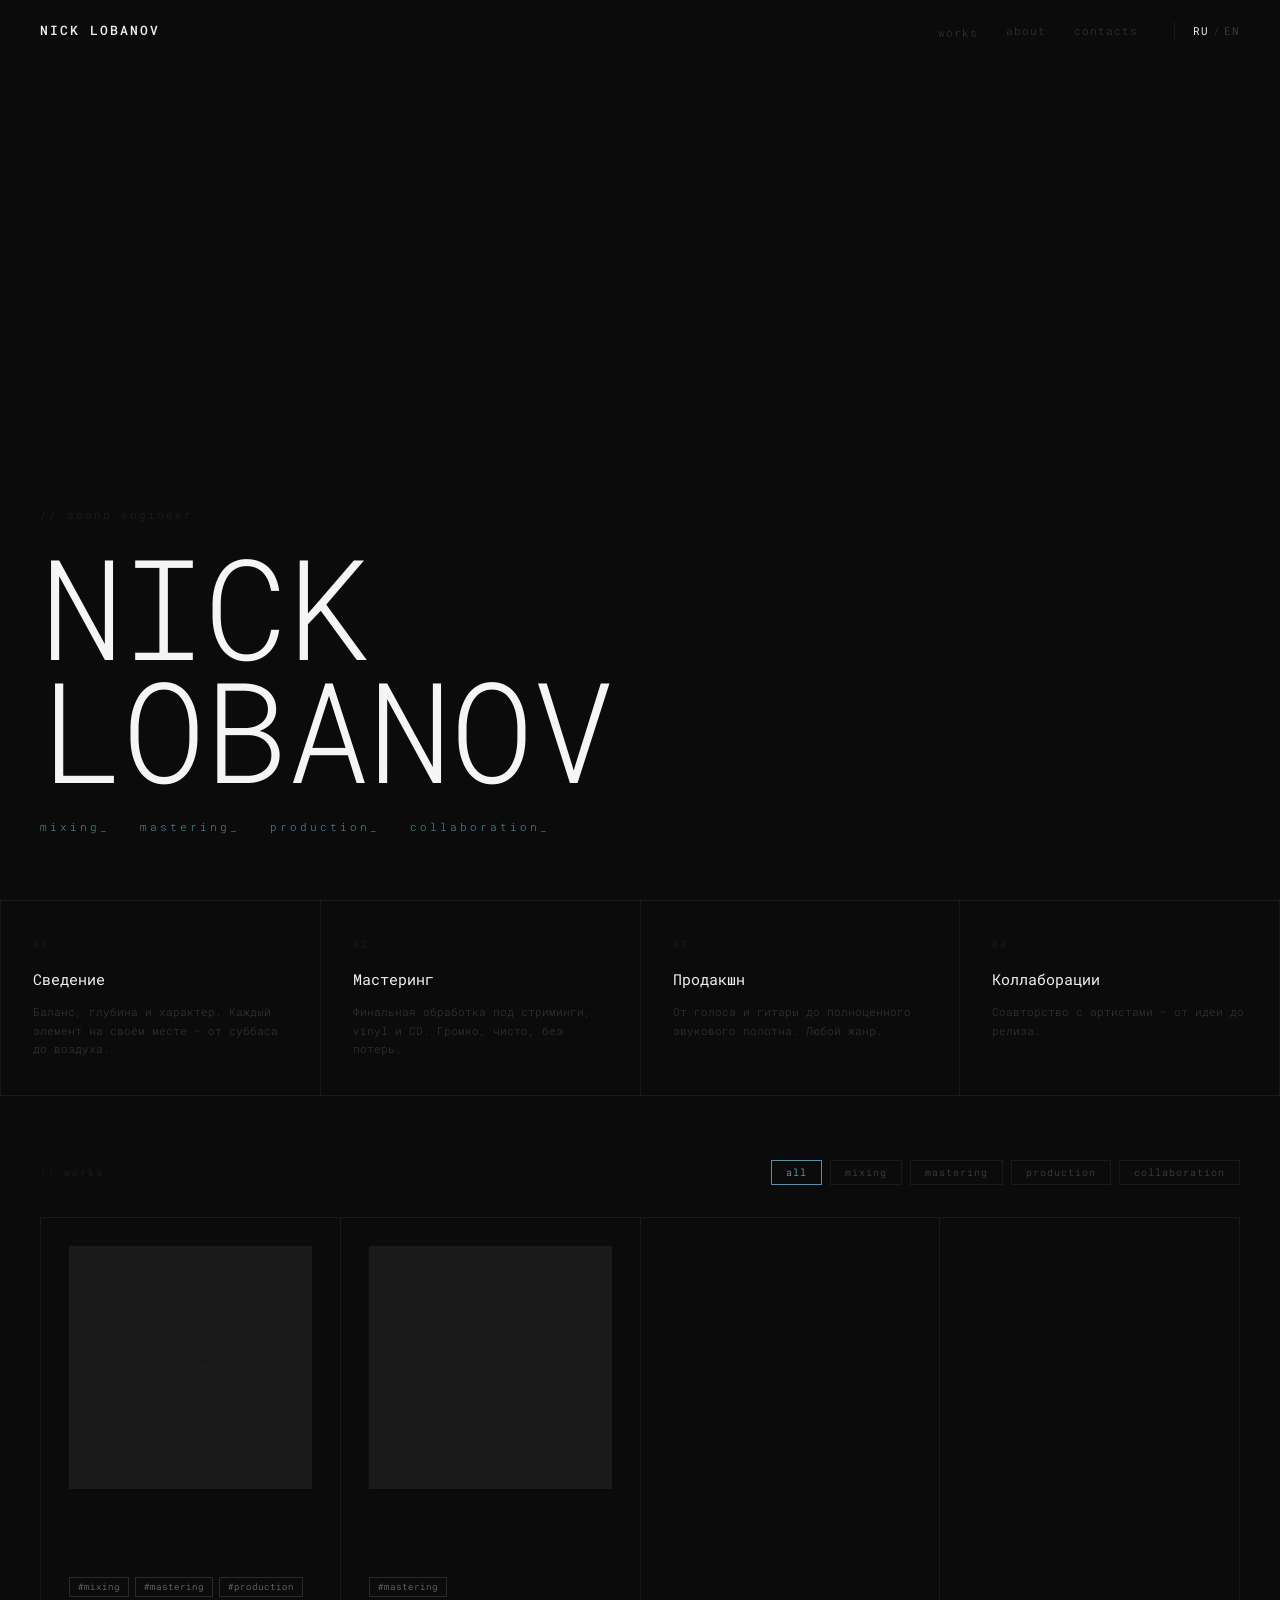
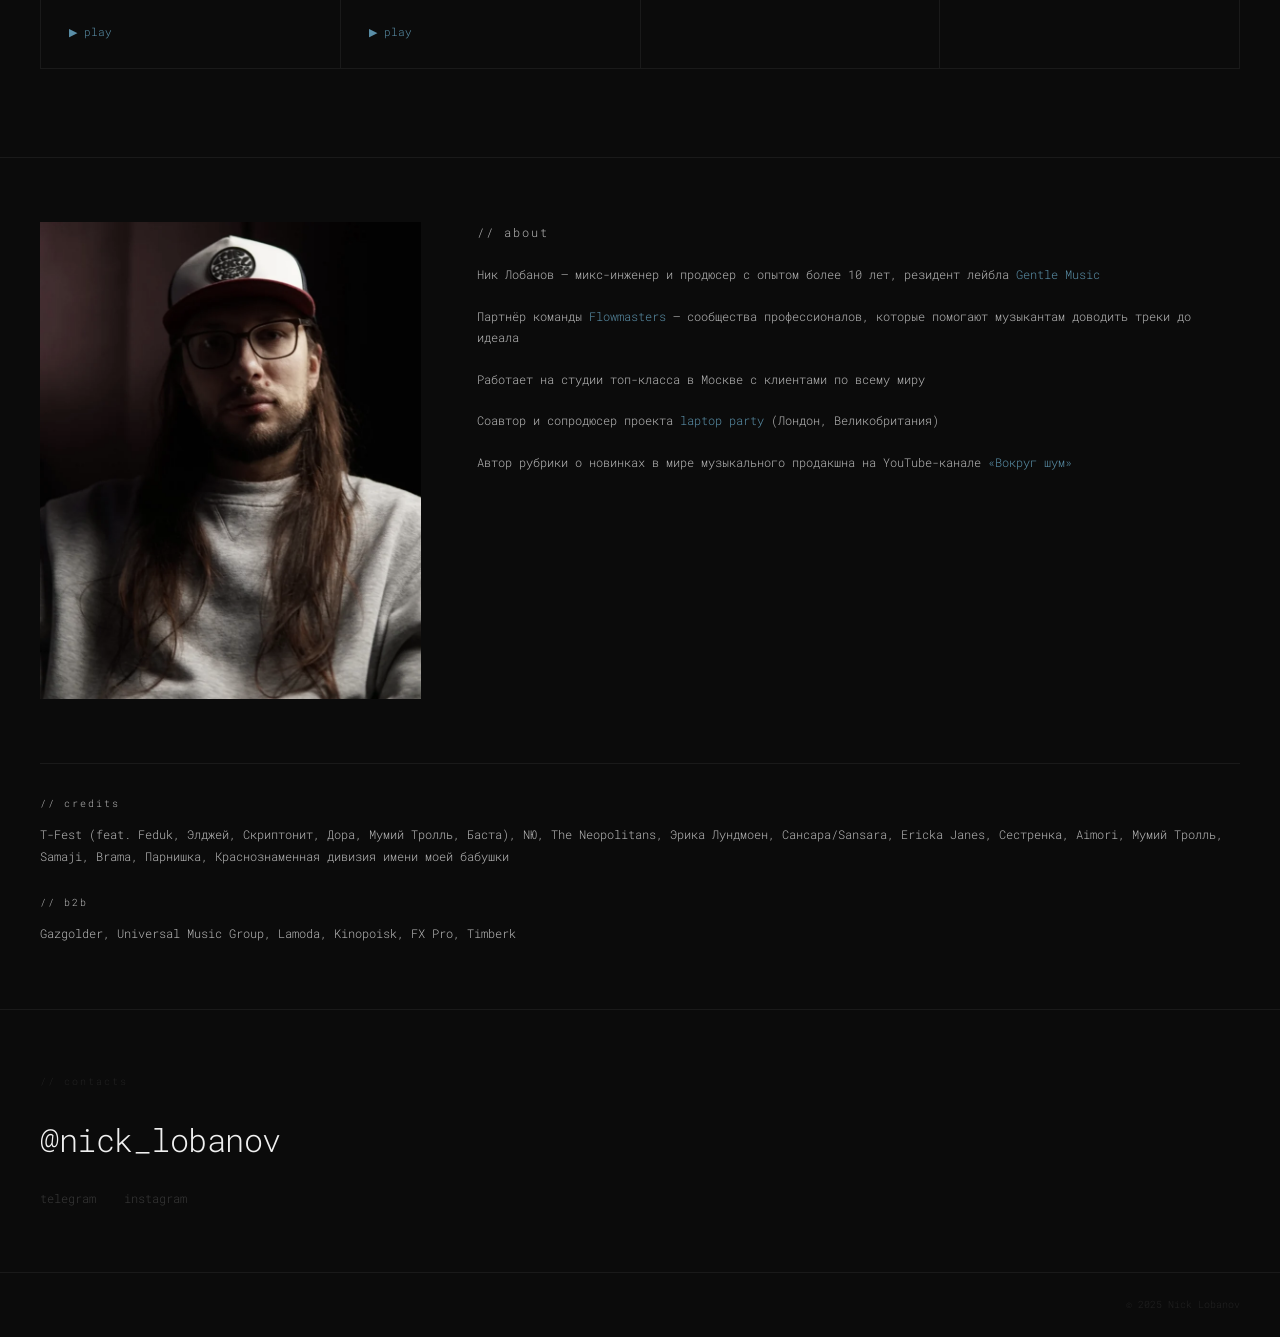
==== commit e28e3326: "Update index.html" ====
--- a/index.html
+++ b/index.html
@@ -182,7 +182,7 @@
     <div class="about-credits">
       <div class="credits-block">
         <p class="credits-label">// credits</p>
-        <p>T-Fest (feat. Feduk, Элджей, Скриптонит, Дора), NЮ, The Neopolitans, Эрика Лундмоен, Sansara, Ericka Janes, Сестренка, Aimori, Мумий Тролль, Samaji, Brama, Парнишка, Элджей, Скриптонит</p>
+        <p>T-Fest (feat. Feduk, Элджей, Скриптонит, Дора, Мумий Тролль, Баста), NЮ, The Neopolitans, Эрика Лундмоен, Сансара/Sansara, Ericka Janes, Сестренка, Aimori, Мумий Тролль, Samaji, Brama, Парнишка, Краснознаменная дивизия имени моей бабушки </p>
       </div>
       <div class="credits-block">
         <p class="credits-label">// b2b</p>
--- a/style.css
+++ b/style.css
@@ -39,6 +39,30 @@
 .nav-links { display: flex; gap: 28px; align-items: center; }
 .nav-links a { color: var(--muted); text-decoration: none; font-size: 11px; letter-spacing: 1px; transition: color 0.2s; }
 .nav-links a:hover { color: var(--fg); }
+
+/* LANG SWITCH */
+.lang-switch {
+  display: inline-flex;
+  align-items: center;
+  gap: 4px;
+  margin-left: 8px;
+  padding-left: 18px;
+  border-left: 1px solid var(--border);
+}
+.lang-btn {
+  background: none;
+  border: none;
+  color: var(--muted);
+  font-family: var(--font);
+  font-size: 11px;
+  letter-spacing: 1px;
+  cursor: pointer;
+  padding: 0;
+  transition: color 0.2s;
+}
+.lang-btn:hover { color: var(--fg); }
+.lang-btn.active { color: var(--fg); }
+.lang-divider { color: var(--muted); font-size: 11px; }
 
 /* DROPDOWN */
 .nav-dropdown { position: relative; }
@@ -354,6 +378,7 @@
   nav { padding: 16px 20px; }
   .nav-links { gap: 16px; }
   .nav-logo { font-size: 11px; letter-spacing: 1.5px; }
+  .lang-switch { margin-left: 0; padding-left: 10px; }
 
   .hero {
     padding: 0 20px 48px;
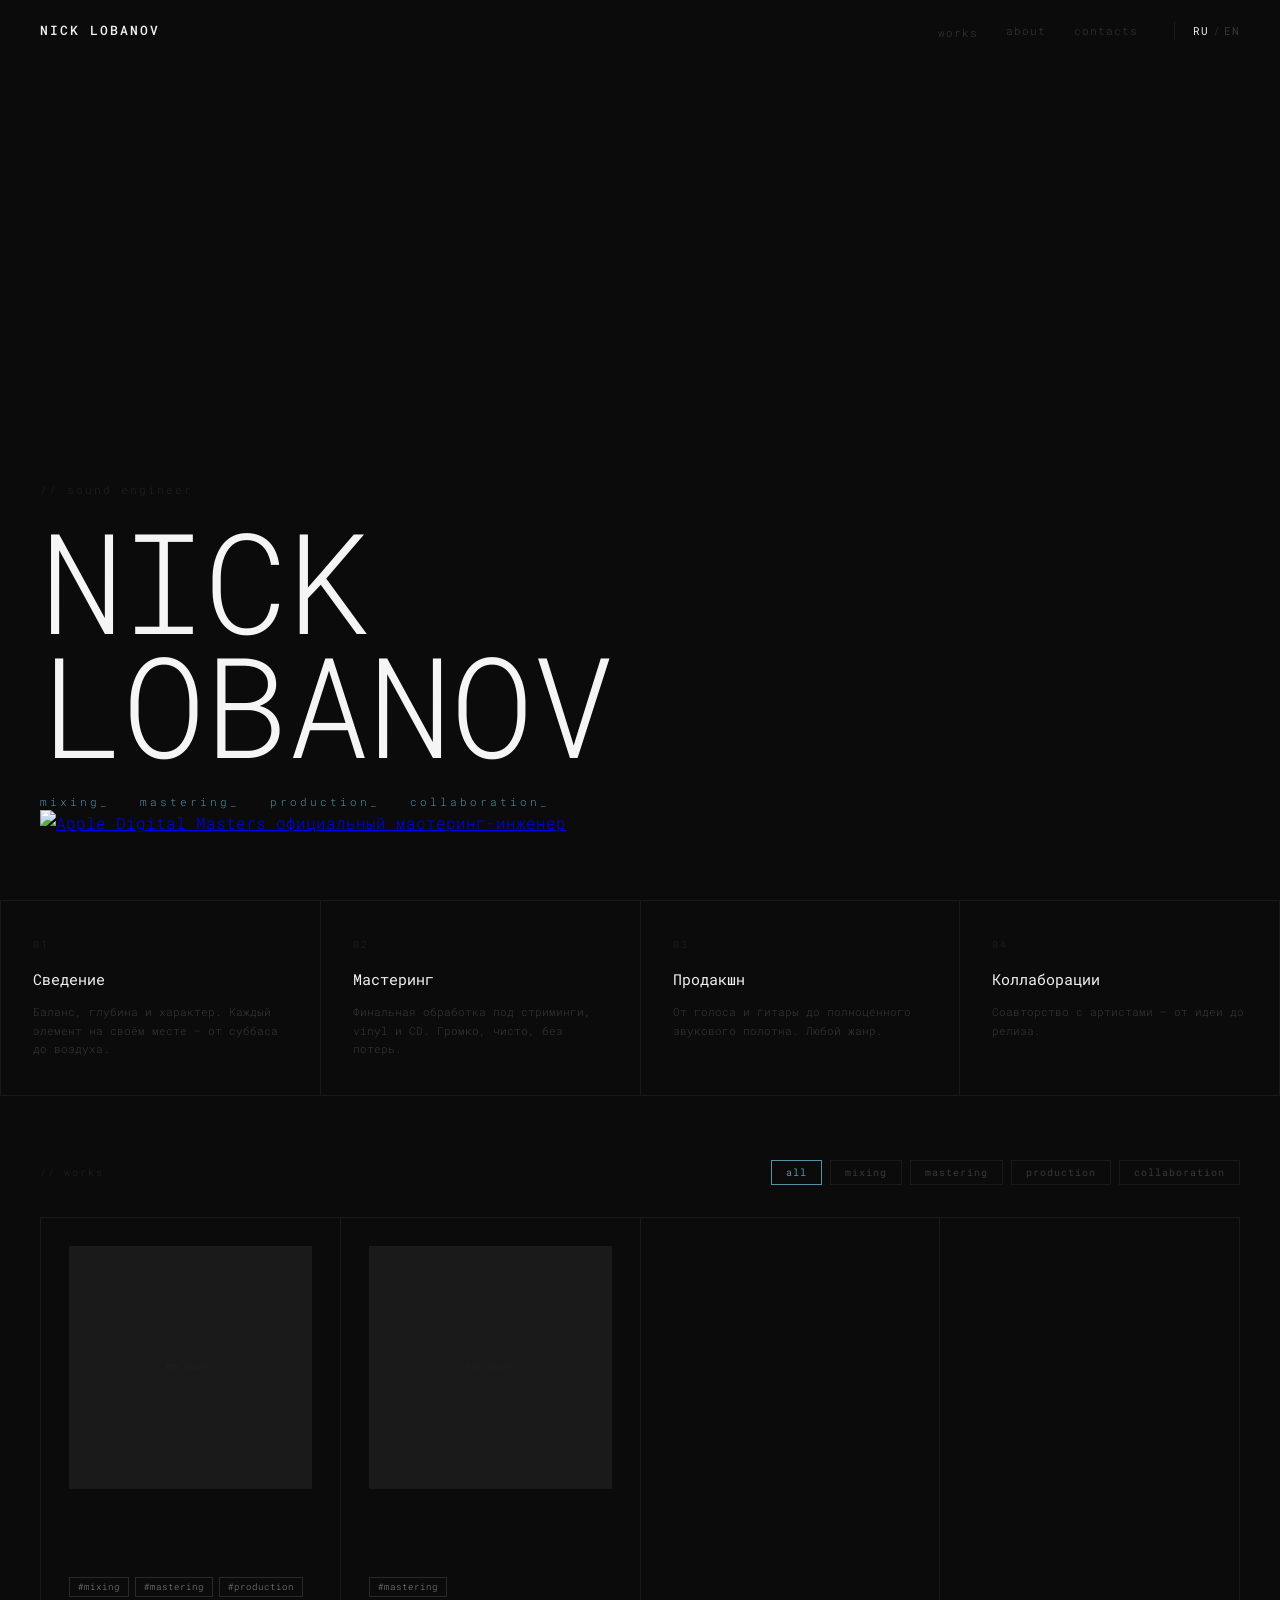
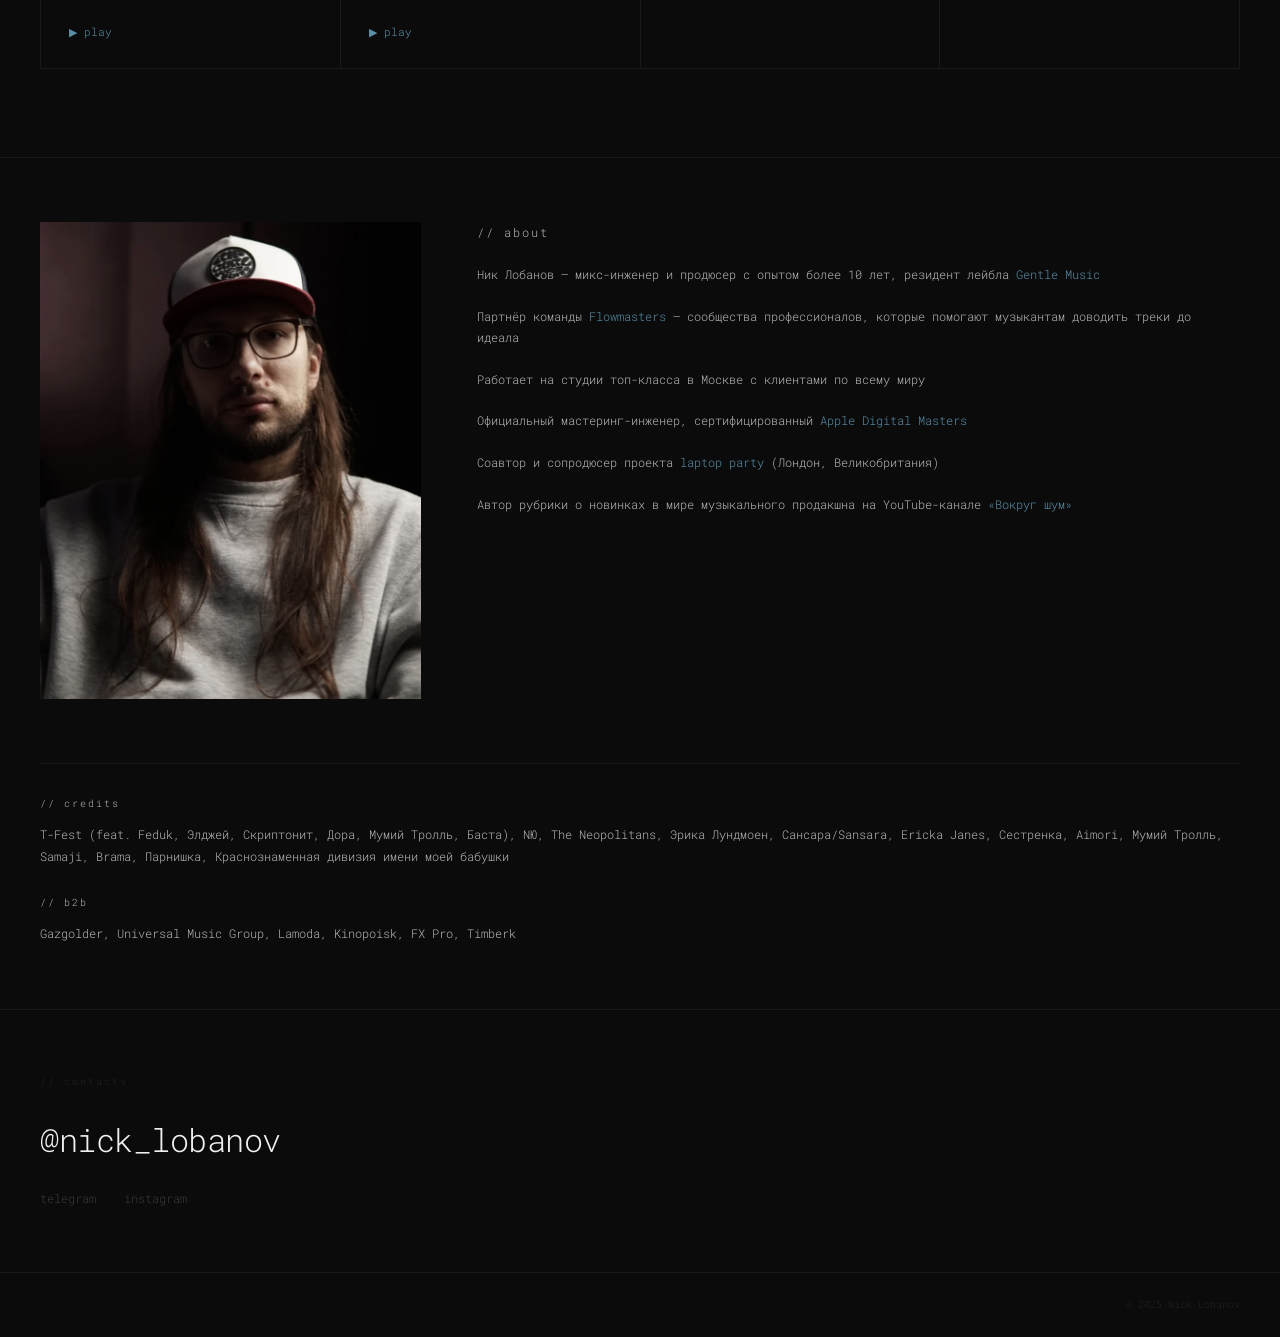
==== commit 3d88c0fc: "Update index.html + apple digital masters" ====
--- a/index.html
+++ b/index.html
@@ -104,6 +104,10 @@
       <span>production_</span>
       <span>collaboration_</span>
     </p>
+    <a class="adm-badge" href="https://www.apple.com/apple-music/apple-digital-masters/" target="_blank" rel="noopener">
+      <img src="adm-badge.png" alt="Apple Digital Masters" width="113" height="34">
+      <span data-ru="официальный мастеринг-инженер" data-en="approved mastering engineer">официальный мастеринг-инженер</span>
+    </a>
   </section>
 
   <section class="services">
@@ -168,6 +172,7 @@
           <p>Ник Лобанов — микс-инженер и продюсер с опытом более 10 лет, резидент лейбла <a href="https://www.instagram.com/wearegentle" target="_blank" class="inline-link">Gentle Music</a></p>
           <p>Партнёр команды <a href="https://flowmasters.team/" target="_blank" class="inline-link">Flowmasters</a> — сообщества профессионалов, которые помогают музыкантам доводить треки до идеала</p>
           <p>Работает на студии топ-класса в Москве с клиентами по всему миру</p>
+          <p>Официальный мастеринг-инженер, сертифицированный <a href="https://www.apple.com/apple-music/apple-digital-masters/" target="_blank" rel="noopener" class="inline-link">Apple Digital Masters</a></p>
           <p>Соавтор и сопродюсер проекта <a href="https://www.instagram.com/laptoparty/" target="_blank" class="inline-link">laptop party</a> (Лондон, Великобритания)</p>
           <p>Автор рубрики о новинках в мире музыкального продакшна на YouTube-канале <a href="https://youtu.be/UWE4rC1FKcc" target="_blank" class="inline-link">«Вокруг шум»</a></p>
         </div>
@@ -175,6 +180,7 @@
           <p>Nick Lobanov — mixing engineer and music producer with over 10 years of experience, resident of <a href="https://www.instagram.com/wearegentle" target="_blank" class="inline-link">Gentle Music</a> label</p>
           <p>Partner of <a href="https://flowmasters.team/" target="_blank" class="inline-link">Flowmasters</a> — a team of music professionals helping artists bring their tracks to the highest standard</p>
           <p>Works from a top-tier studio with clients worldwide</p>
+          <p><a href="https://www.apple.com/apple-music/apple-digital-masters/" target="_blank" rel="noopener" class="inline-link">Apple Digital Masters</a> Approved Mastering Engineer</p>
           <p>Co-author and co-producer of <a href="https://www.instagram.com/laptoparty/" target="_blank" class="inline-link">laptop party</a> (London, UK)</p>
         </div>
       </div>
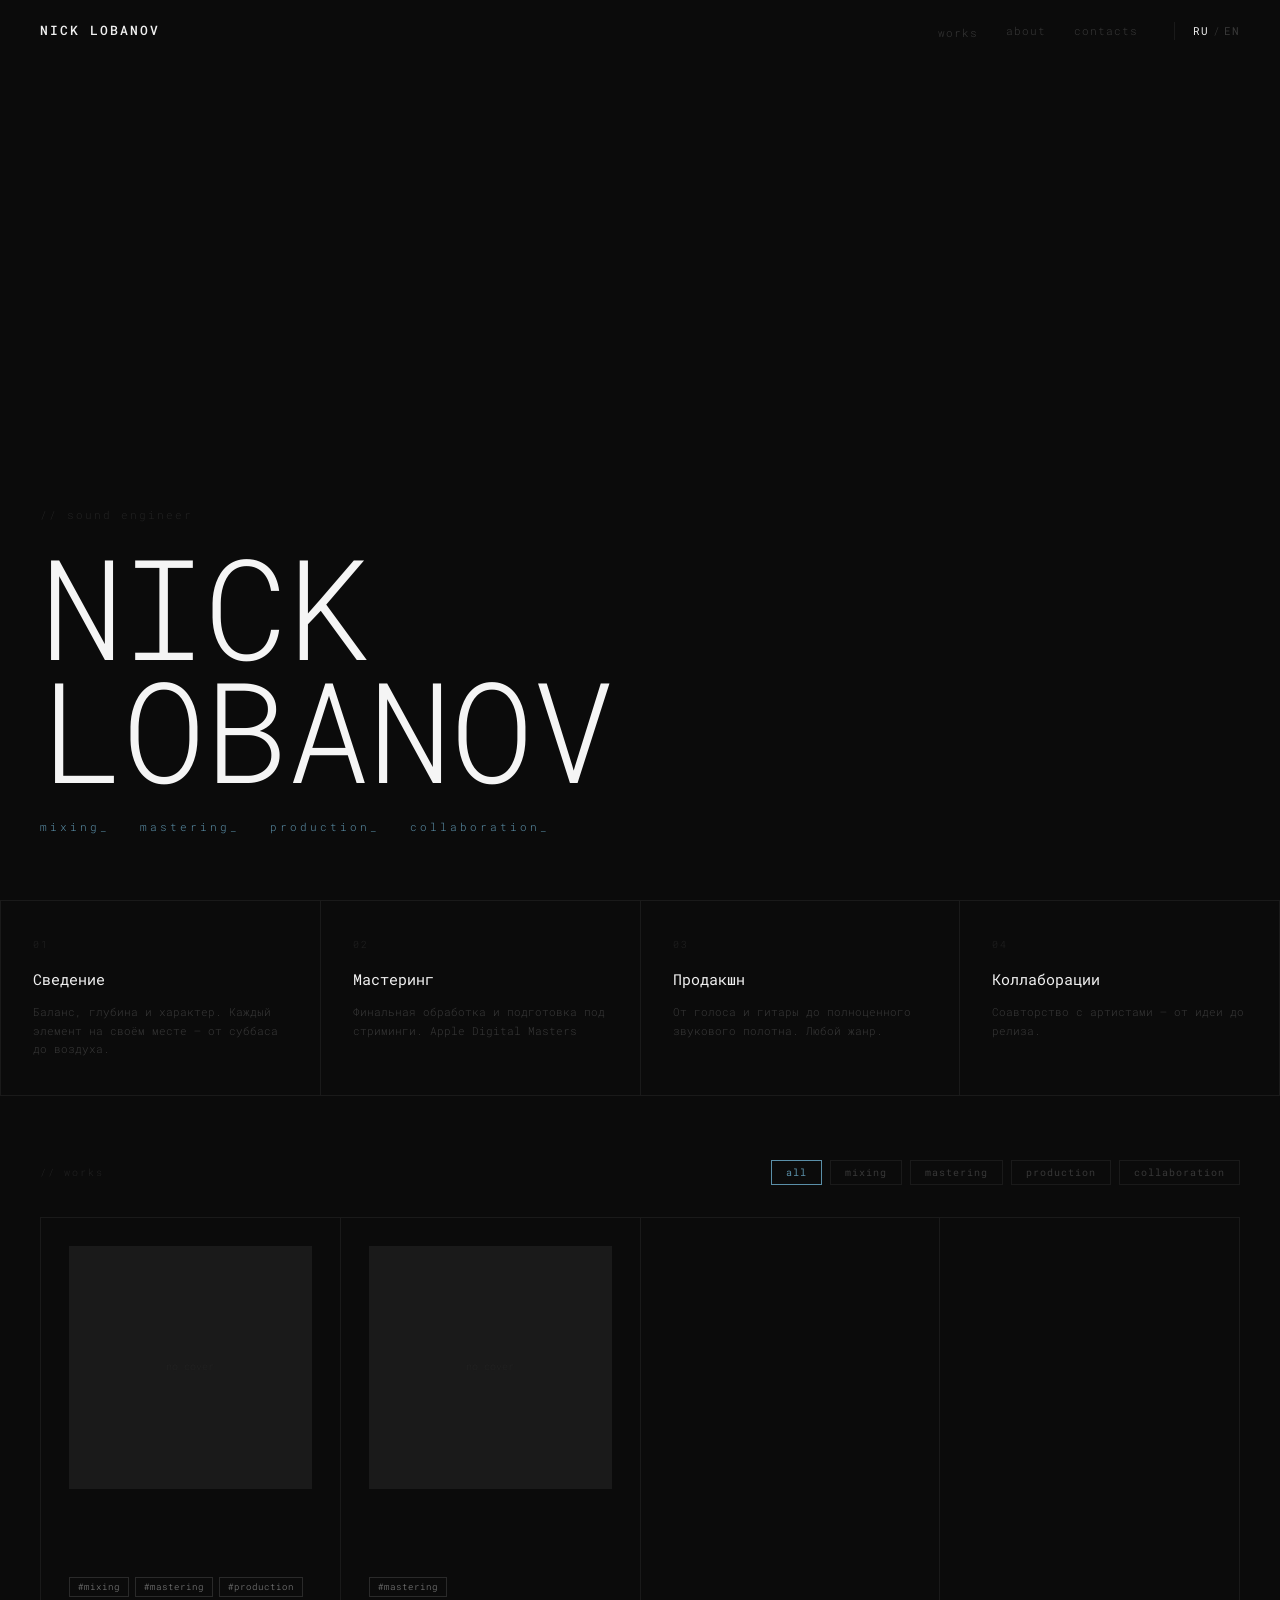
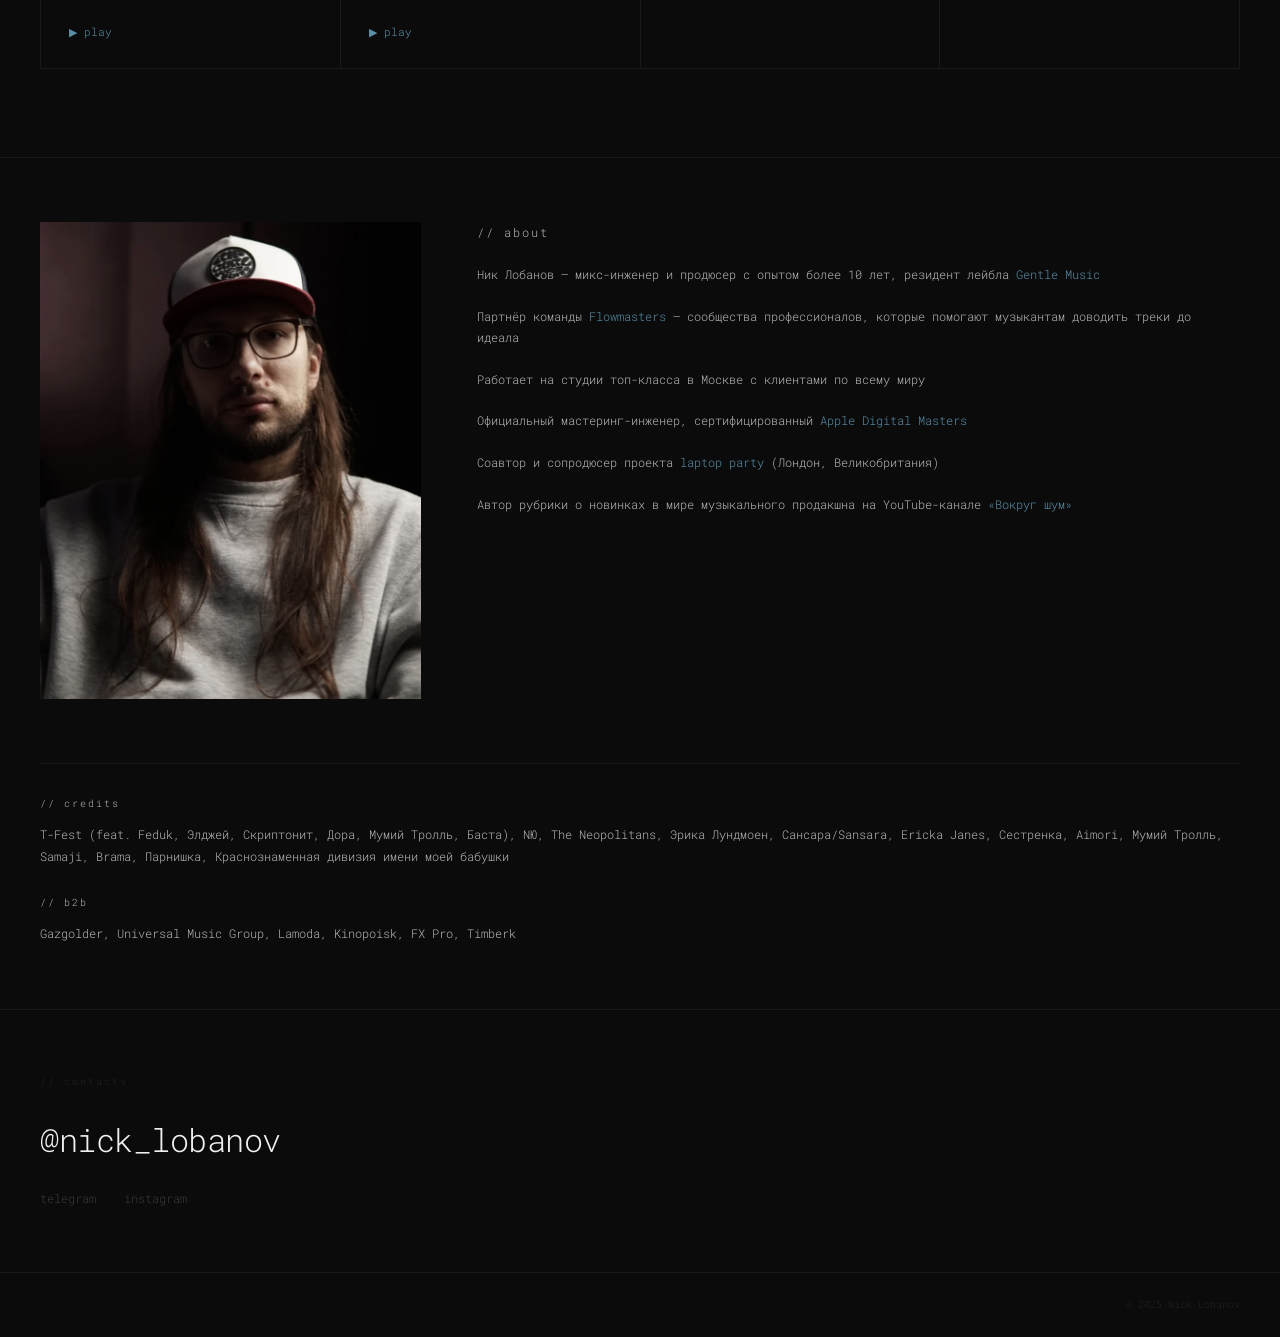
==== commit 57bbb4a9: "Update index.html без лого в шапке" ====
--- a/index.html
+++ b/index.html
@@ -104,10 +104,6 @@
       <span>production_</span>
       <span>collaboration_</span>
     </p>
-    <a class="adm-badge" href="https://www.apple.com/apple-music/apple-digital-masters/" target="_blank" rel="noopener">
-      <img src="adm-badge.png" alt="Apple Digital Masters" width="113" height="34">
-      <span data-ru="официальный мастеринг-инженер" data-en="approved mastering engineer">официальный мастеринг-инженер</span>
-    </a>
   </section>
 
   <section class="services">
@@ -121,8 +117,8 @@
       <div class="service-item">
         <span class="service-num">02</span>
         <h3 data-ru="Мастеринг" data-en="Mastering">Мастеринг</h3>
-        <p data-ru="Финальная обработка под стриминги, vinyl и CD. Громко, чисто, без потерь."
-           data-en="Final processing for streaming, vinyl and CD. Loud, clean, without compromise.">Финальная обработка под стриминги, vinyl и CD. Громко, чисто, без потерь.</p>
+        <p data-ru="Финальная обработка и подготовка под стриминги. Apple Digital Masters"
+           data-en="Final processing and preparation for streaming. Apple Digital Masters">Финальная обработка и подготовка под стриминги. Apple Digital Masters</p>
       </div>
       <div class="service-item">
         <span class="service-num">03</span>
--- a/style.css
+++ b/style.css
@@ -134,6 +134,21 @@
 .hero-sub { color: var(--accent); font-size: 11px; letter-spacing: 3px; }
 .hero-sub span { display: inline-block; margin-right: 20px; white-space: nowrap; }
 
+/* APPLE DIGITAL MASTERS BADGE */
+.adm-badge {
+  display: inline-flex;
+  align-items: center;
+  gap: 12px;
+  margin-top: 28px;
+  align-self: flex-start;
+  text-decoration: none;
+  opacity: 0.9;
+  transition: opacity 0.2s;
+}
+.adm-badge:hover { opacity: 1; }
+.adm-badge img { height: 34px; width: auto; display: block; }
+.adm-badge span { color: #b8b8b8; font-size: 11px; letter-spacing: 2px; }
+
 /* SERVICES */
 .services { border-top: 1px solid var(--border); }
 .services-grid { display: grid; grid-template-columns: 1fr 1fr 1fr 1fr; border-left: 1px solid var(--border); }
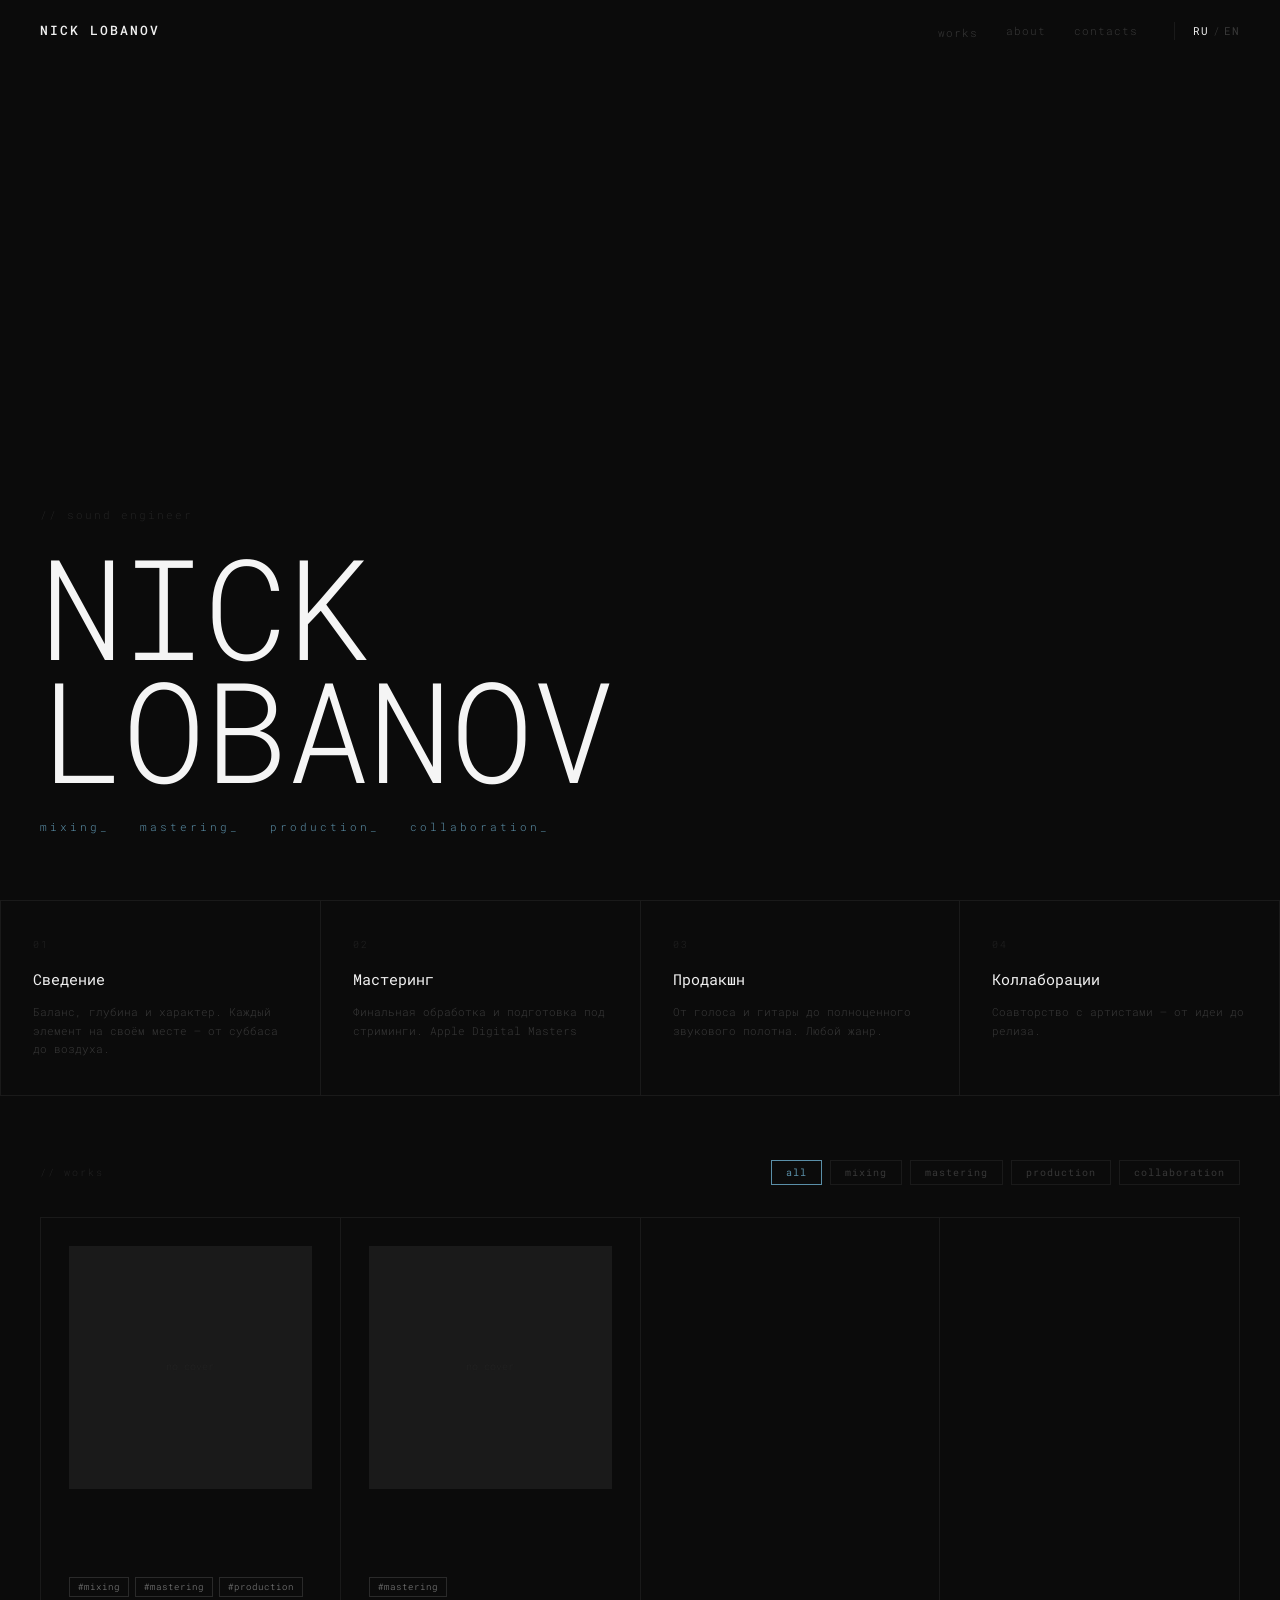
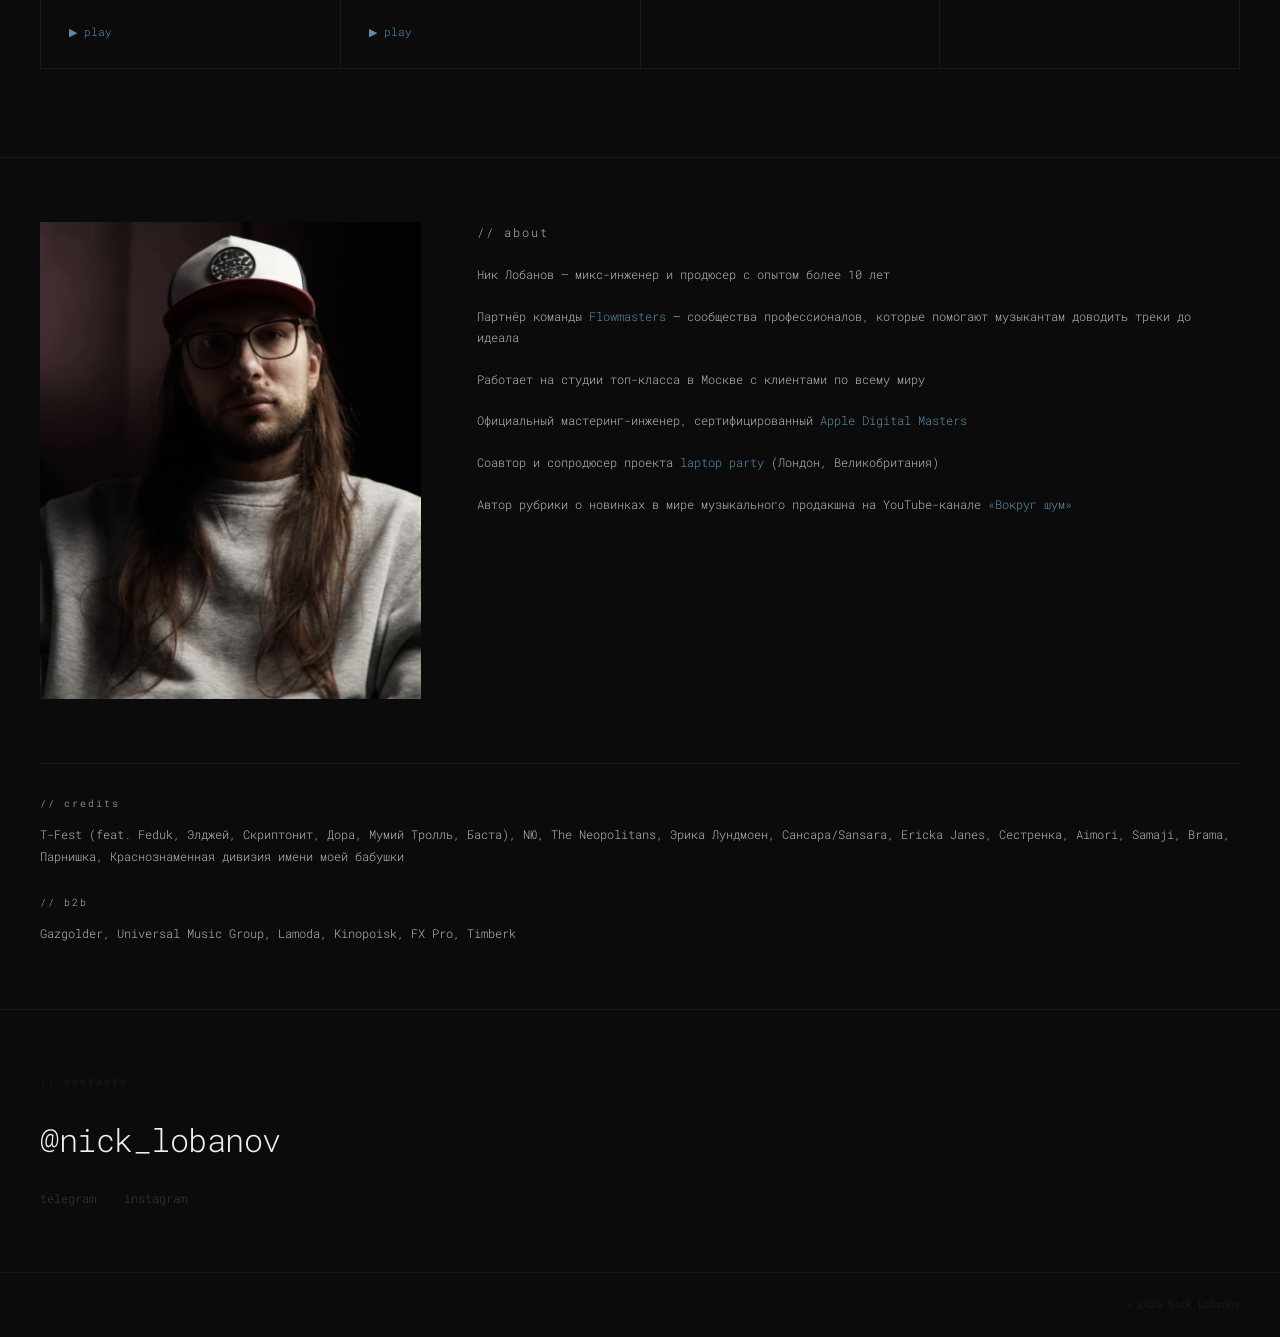
==== commit 5b557c14: "Update index.html - resident" ====
--- a/index.html
+++ b/index.html
@@ -165,7 +165,7 @@
       <div class="about-text">
         <p class="section-label">// about</p>
         <div data-lang-block="ru">
-          <p>Ник Лобанов — микс-инженер и продюсер с опытом более 10 лет, резидент лейбла <a href="https://www.instagram.com/wearegentle" target="_blank" class="inline-link">Gentle Music</a></p>
+          <p>Ник Лобанов — микс-инженер и продюсер с опытом более 10 лет</p>
           <p>Партнёр команды <a href="https://flowmasters.team/" target="_blank" class="inline-link">Flowmasters</a> — сообщества профессионалов, которые помогают музыкантам доводить треки до идеала</p>
           <p>Работает на студии топ-класса в Москве с клиентами по всему миру</p>
           <p>Официальный мастеринг-инженер, сертифицированный <a href="https://www.apple.com/apple-music/apple-digital-masters/" target="_blank" rel="noopener" class="inline-link">Apple Digital Masters</a></p>
@@ -173,7 +173,7 @@
           <p>Автор рубрики о новинках в мире музыкального продакшна на YouTube-канале <a href="https://youtu.be/UWE4rC1FKcc" target="_blank" class="inline-link">«Вокруг шум»</a></p>
         </div>
         <div data-lang-block="en" style="display:none;">
-          <p>Nick Lobanov — mixing engineer and music producer with over 10 years of experience, resident of <a href="https://www.instagram.com/wearegentle" target="_blank" class="inline-link">Gentle Music</a> label</p>
+          <p>Nick Lobanov — mixing engineer and music producer with over 10 years of experience</p>
           <p>Partner of <a href="https://flowmasters.team/" target="_blank" class="inline-link">Flowmasters</a> — a team of music professionals helping artists bring their tracks to the highest standard</p>
           <p>Works from a top-tier studio with clients worldwide</p>
           <p><a href="https://www.apple.com/apple-music/apple-digital-masters/" target="_blank" rel="noopener" class="inline-link">Apple Digital Masters</a> Approved Mastering Engineer</p>
@@ -184,7 +184,7 @@
     <div class="about-credits">
       <div class="credits-block">
         <p class="credits-label">// credits</p>
-        <p>T-Fest (feat. Feduk, Элджей, Скриптонит, Дора, Мумий Тролль, Баста), NЮ, The Neopolitans, Эрика Лундмоен, Сансара/Sansara, Ericka Janes, Сестренка, Aimori, Мумий Тролль, Samaji, Brama, Парнишка, Краснознаменная дивизия имени моей бабушки </p>
+        <p>T-Fest (feat. Feduk, Элджей, Скриптонит, Дора, Мумий Тролль, Баста), NЮ, The Neopolitans, Эрика Лундмоен, Сансара/Sansara, Ericka Janes, Сестренка, Aimori, Samaji, Brama, Парнишка, Краснознаменная дивизия имени моей бабушки </p>
       </div>
       <div class="credits-block">
         <p class="credits-label">// b2b</p>
